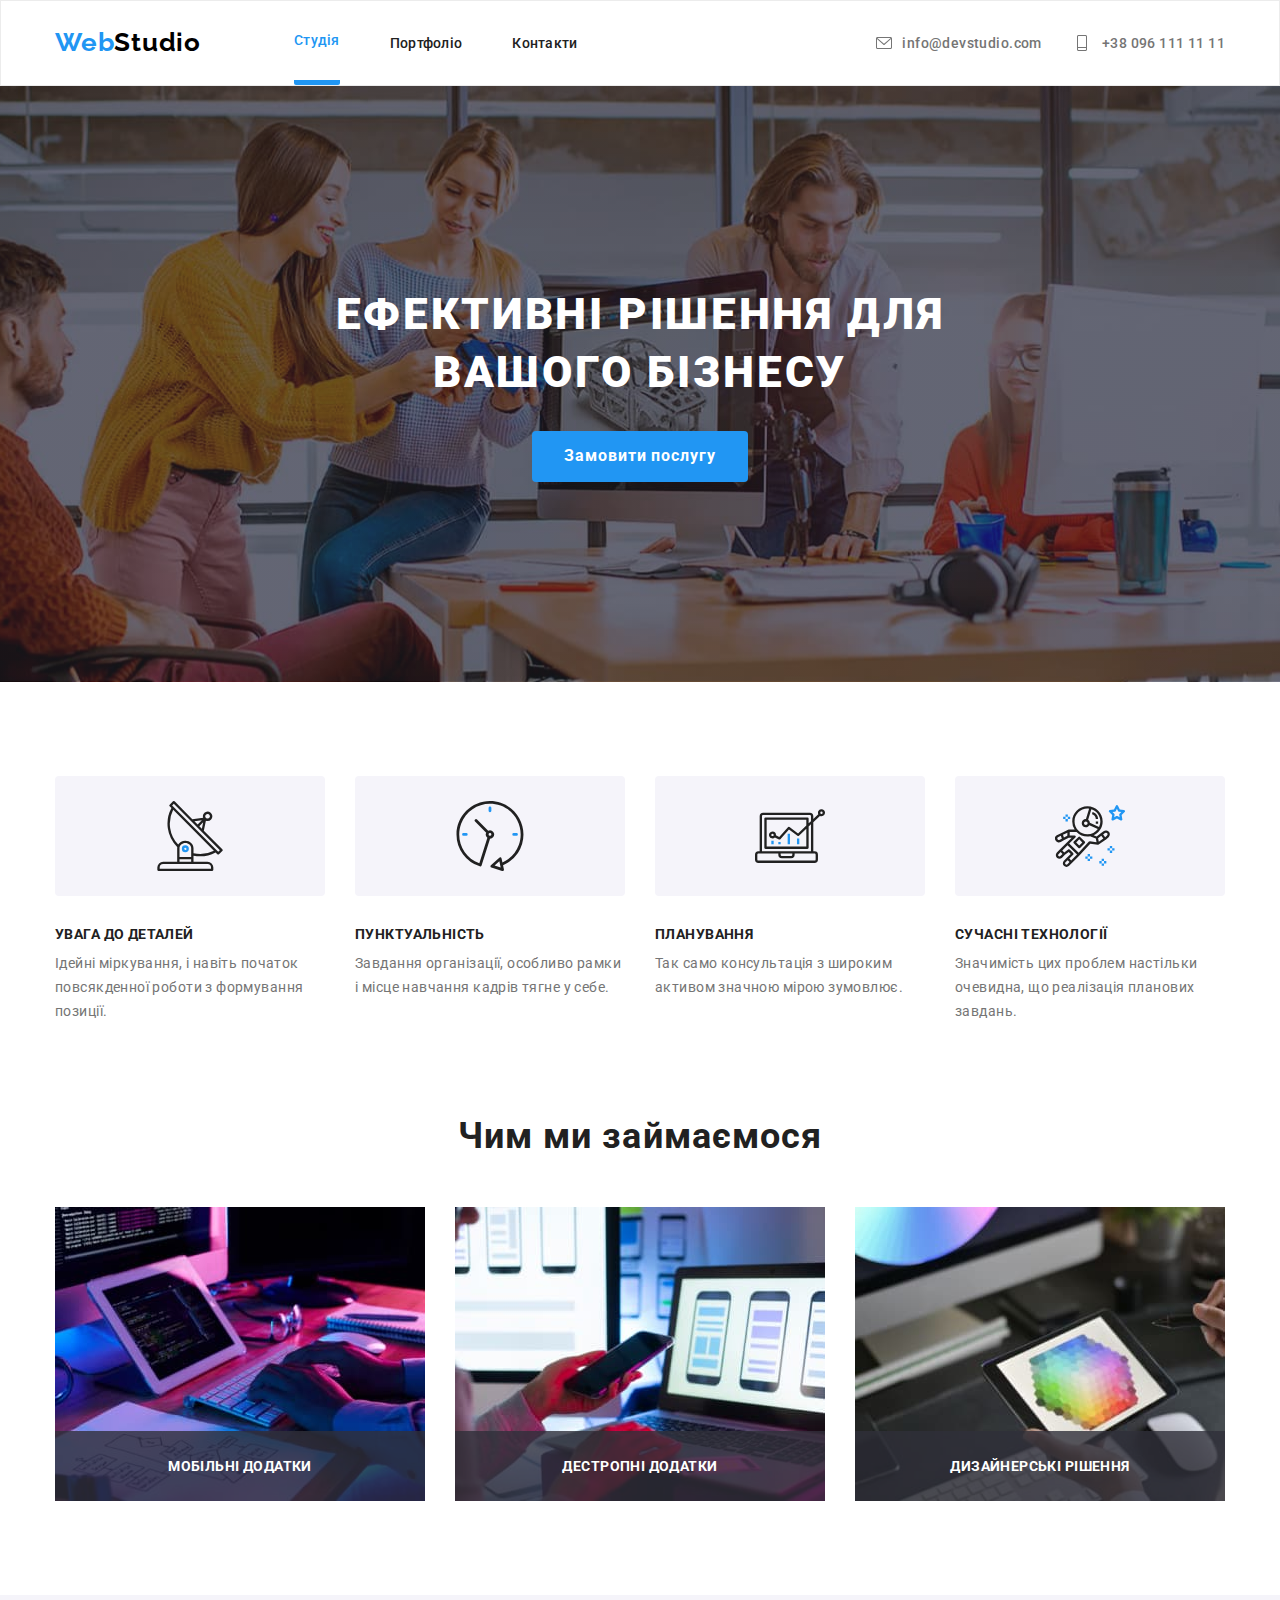
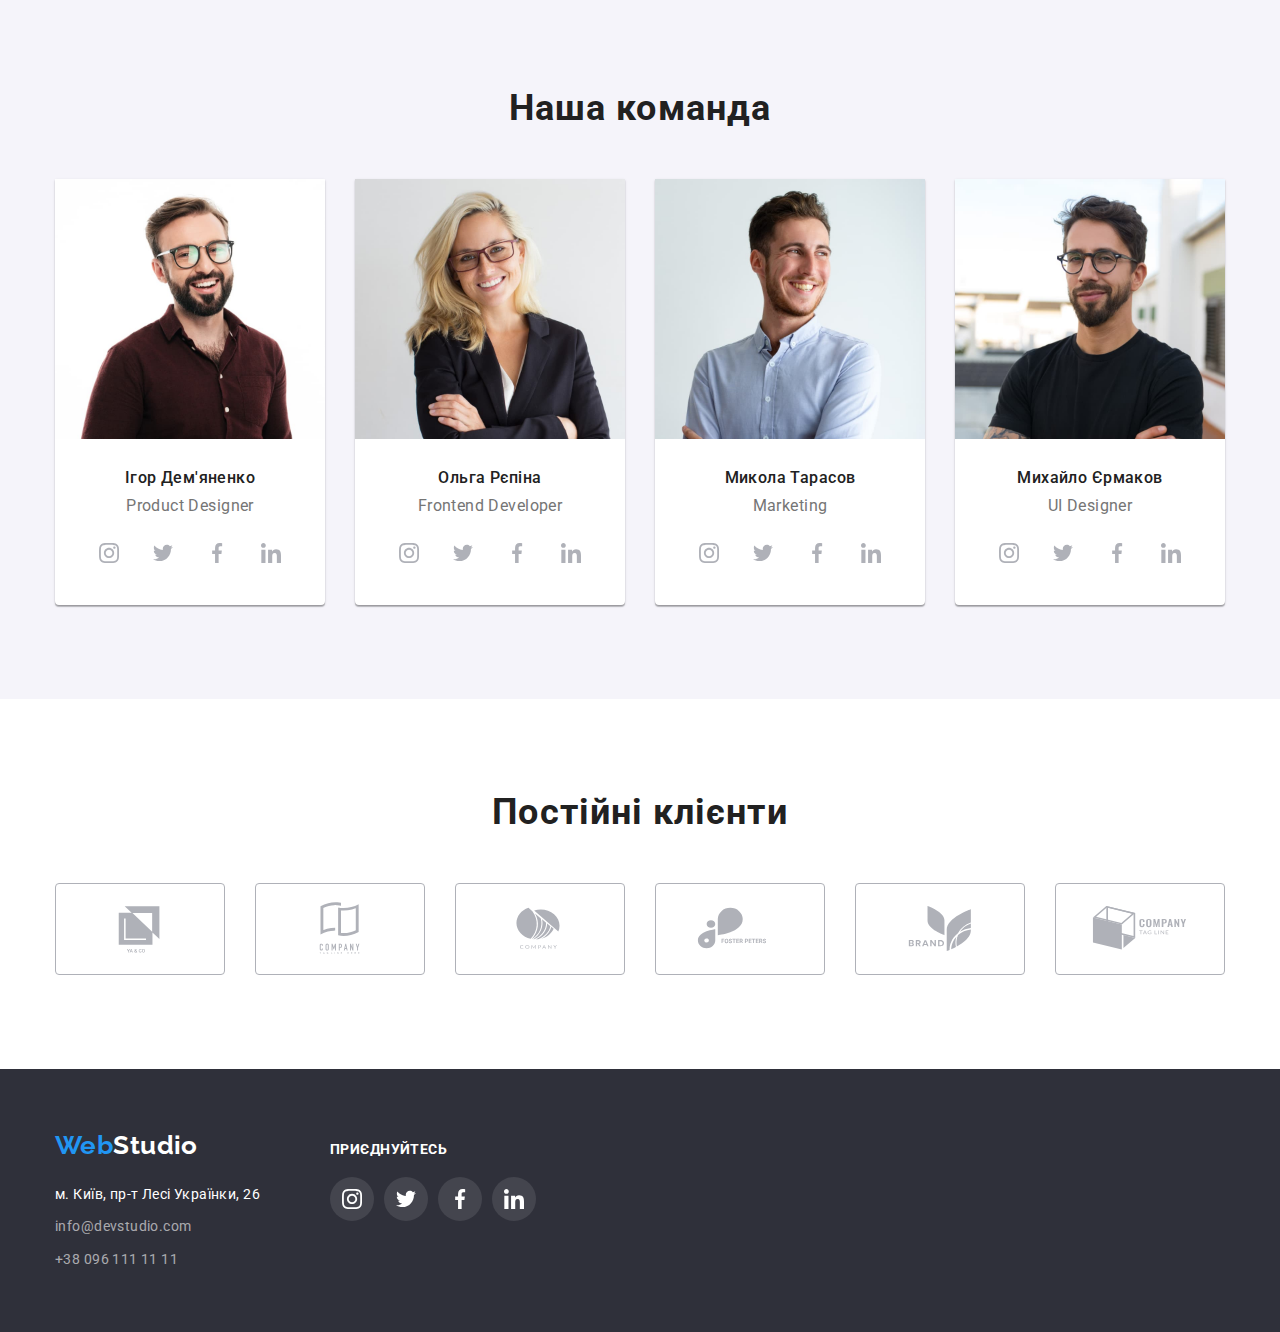
==== index.html @ 3d90013e "html css" ====
<!DOCTYPE html>
<html lang="en">
<head>
	<meta charset="UTF-8">
	<meta http-equiv="X-UA-Compatible" content="IE=edge">
	<meta name="viewport" content="width=device-width, initial-scale=1.0">
	<title>WebStudio</title>

	<link rel="preconnect" href="https://fonts.googleapis.com">
   <link rel="preconnect" href="https://fonts.gstatic.com" crossorigin>
   <link href="https://fonts.googleapis.com/css2?family=Raleway:wght@700&family=Roboto:wght@400;500;700;900&display=swap" rel="stylesheet">

	<link rel="stylesheet" href="https://cdnjs.cloudflare.com/ajax/libs/modern-normalize/1.1.0/modern-normalize.min.css">
	<link rel="stylesheet" href="./css/styles.css">
</head>

<body>
	<header class="header">
		<div class="conteiner header-conteiner">
			<a href="index.html" class="header-logo"> <span class="logo-web">Web</span>Studio</a>
		<nav class="nav">
			<ul class="navigation-list">
				<li> <a class="header-link current" href="./index.html">Студія</a></li>
				<li> <a class="header-link" href="./portfolio.html">Портфоліо</a></li>
				<li> <a class="header-link" href="#">Контакти</a></li>
			</ul>
		</nav>
				<ul class="header-contact">
					<li>
						<a class="header-mail-tel" href="mailto:info@devstudio.com">
							<svg class="header-icon" width="16" height="16">
								<use href="./images/social-item/symbol-defs.svg#icon-mail"> </use>
							</svg>
							info@devstudio.com</a></li>
					<li>
						<a class="header-mail-tel" href="tel:+380961111111" >
							<svg class="header-icon" width="20" height="16">
								<use href="./images/social-item/symbol-defs.svg#icon-tel"> </use>
							</svg>
							+38 096 111 11 11</a></li>
				</ul>
			
		</div>
			</header>


	<main>
	<section class="hero-section">
		<div class="conteiner hero-wrapper">
		<h1 class="hero-title">Ефективні рішення для <br> вашого бізнесу</h1>
		<button type="button" class="hero-button" data-modal-open>Замовити послугу</button>
	</div>
	</section>

<section class="advantages">
	<div class="conteiner advantages-wrapper">
		<h2 class="visually-hidden">Наші переваги</h2>
<ul class="list-items">
		<li class="list-text"> 
			   <div class="div-icon">
					<svg class="icon-up" width="70" height="70">
						<use href="./images/social-item/symbol-defs.svg#icon-antenna"> </use>
						</svg>
				</div>
			<h3 class="post-title">УВАГА ДО ДЕТАЛЕЙ</h3>
	      <p class="paragraf-one">Ідейні міркування, і навіть початок повсякденної роботи з формування позиції.</p>
		</li>
		<li class="list-text"> 
			  <div class="div-icon">
				<svg class="icon-up" width="70" height="70">
				   <use href="./images/social-item/symbol-defs.svg#icon-clock"> </use>
			   </svg>
			  </div>
			<h3 class="post-title">ПУНКТУАЛЬНІСТЬ</h3>
         <p class="paragraf-one">Завдання організації, особливо рамки і місце навчання кадрів тягне у себе.</p>
	   </li>
	   <li class="list-text"> 
		   	<div class="div-icon">
					<svg class="icon-up" width="70" height="70">
						<use href="./images/social-item/symbol-defs.svg#icon-diagram"> </use>
					</svg>
				</div>
		   <h3 class="post-title">ПЛАНУВАННЯ</h3>
   	   <p class="paragraf-one">Так само консультація з широким активом значною мірою зумовлює.</p>
	   </li>
	   <li class="list-text"> 
		   	<div class="div-icon">
					   <svg class="icon-up" width="70" height="70">
						<use href="./images/social-item/symbol-defs.svg#icon-astronaut"> </use>
					</svg>
				</div>
			<h3 class="post-title">СУЧАСНІ ТЕХНОЛОГІЇ</h3>
   	   <p class="paragraf-one">Значимість цих проблем настільки очевидна, що реалізація планових завдань.</p>
      </li>
	</ul>
	</div>
</section>

<section class="field-of-activity">
	<div class="conteiner">
	<h2 class="title-secondary">Чим ми займаємося</h2>
	<ul class="img-conteiner">
	   <li><img src="./images/workone.jpg" alt="Десктопні додатки" width="370" height="294">
   	<p class="text-image text-addition">ДЕСТРОПНІ ДОДАТКИ</p></li>
		<li><img src="./images/worktwo.jpg" alt="Мобільні додатки" width="370" height="294">
   	<p class="text-image">МОБІЛЬНІ ДОДАТКИ</p></li>
		<li><img src="./images/workthree.jpg" alt="Дизайнерські рішення" width="370" height="294">
      <p class="text-image text-decision">ДИЗАЙНЕРСЬКІ РІШЕННЯ</p></li>
	</ul>
	</div>
</section>

<section class="our-team">
	<div class="conteiner">
	<h2 class="title-secondary title-padding">Наша команда</h2>
	<div class="conteiner-team">
	<ul class="list-team">
		<li class="team">
				<img src="./images/ІгорДемяненко.jpg" alt="Ігор Дем'яненко" width="270">
				 <div class="team-text">
					<h3 class="name">Ігор Дем'яненко</h3> 
				   <p class="profesion">Product Designer</p>
					<ul class="list-team-icons">
					     <li class="lilili">
						<a class="link-icon" href="https://www.instagram.com/">
							<svg class="icon" width="20" height="20">
								<use href="./images/social-item/symbol-defs.svg#icon-instagram"> </use>
							</svg>
						</a>
					</li>
					<li>
						<a class="link-icon" href="">
							<svg class="icon" width="20" height="20">
								<use href="./images/social-item/symbol-defs.svg#icon-twitter"> </use>
							</svg>
						</a>
					</li>
               <li>
						<a class="link-icon" href="">
							<svg class="icon" width="20" height="20">
								<use href="./images/social-item/symbol-defs.svg#icon-facebook"> </use>
							</svg>
						</a>
					</li>
               <li>
						<a class="link-icon" href="">
							<svg class="icon" width="20" height="20">
								<use href="./images/social-item/symbol-defs.svg#icon-linkedin"> </use>
							</svg>
						</a>
					</li>
				</ul>
				 </div>
		</li>
		
		<li class="team">
				<img src="./images/ОльгаРєпіна.jpg" alt="Ольга Рєпіна" width="270">
				<div class="team-text">
					<h3 class="name">Ольга Рєпіна</h3> 
					<p class="profesion">Frontend Developer</p>
					<ul class="list-team-icons">
						<li class="lilili">
							<a class="link-icon" href="https://www.instagram.com/">
								<svg class="icon" width="20" height="20">
									<use href="./images/social-item/symbol-defs.svg#icon-instagram"> </use>
								</svg>
							</a>
						</li>
						<li>
							<a class="link-icon" href="">
								<svg class="icon" width="20" height="20">
									<use href="./images/social-item/symbol-defs.svg#icon-twitter"> </use>
								</svg>
							</a>
						</li>
						<li>
							<a class="link-icon" href="">
								<svg class="icon" width="20" height="20">
									<use href="./images/social-item/symbol-defs.svg#icon-facebook"> </use>
								</svg>
							</a>
						</li>
						<li>
							<a class="link-icon" href="">
								<svg class="icon" width="20" height="20">
									<use href="./images/social-item/symbol-defs.svg#icon-linkedin"> </use>
								</svg>
							</a>
						</li>
					</ul>
				</div>
			
		</li>
		<li class="team">
				<img src="./images/МиколаТарасов.jpg" alt="Микола Тарасов" width="270">
				 <div class="team-text">
					<h3 class="name">Микола Тарасов</h3> 
				   <p class="profesion">Marketing</p>
					<ul class="list-team-icons">
						<li class="lilili">
							<a class="link-icon" href="https://www.instagram.com/">
								<svg class="icon" width="20" height="20">
									<use href="./images/social-item/symbol-defs.svg#icon-instagram"> </use>
								</svg>
							</a>
						</li>
						<li>
							<a class="link-icon" href="">
								<svg class="icon" width="20" height="20">
									<use href="./images/social-item/symbol-defs.svg#icon-twitter"> </use>
								</svg>
							</a>
						</li>
						<li>
							<a class="link-icon" href="">
								<svg class="icon" width="20" height="20">
									<use href="./images/social-item/symbol-defs.svg#icon-facebook"> </use>
								</svg>
							</a>
						</li>
						<li>
							<a class="link-icon" href="">
								<svg class="icon" width="20" height="20">
									<use href="./images/social-item/symbol-defs.svg#icon-linkedin"> </use>
								</svg>
							</a>
						</li>
					</ul>
				 </div>
		</li>
		<li class="team">
				<img src="./images/МихайлоЄрмаков.jpg" alt="Михайло Єрмаков" width="270">
				 <div class="team-text">
					<h3 class="name">Михайло Єрмаков</h3>  
				   <p class="profesion">UI Designer</p>
					<ul class="list-team-icons">
						<li class="lilili">
							<a class="link-icon" href="https://www.instagram.com/">
								<svg class="icon" width="20" height="20">
									<use href="./images/social-item/symbol-defs.svg#icon-instagram"> </use>
								</svg>
							</a>
						</li>
						<li>
							<a class="link-icon" href="">
								<svg class="icon" width="20" height="20">
									<use href="./images/social-item/symbol-defs.svg#icon-twitter"> </use>
								</svg>
							</a>
						</li>
						<li>
							<a class="link-icon" href="">
								<svg class="icon" width="20" height="20">
									<use href="./images/social-item/symbol-defs.svg#icon-facebook"> </use>
								</svg>
							</a>
						</li>
						<li>
							<a class="link-icon" href="">
								<svg class="icon" width="20" height="20">
									<use href="./images/social-item/symbol-defs.svg#icon-linkedin"> </use>
								</svg>
							</a>
						</li>
					</ul>
				 </div>
			
		</li>
	</ul>
</div>
</div>
</section>

<section class="client">
	<h2 class="title-secondary title-padding">Постійні клієнти</h2>
	<ul class="client-list">
		<li class="client-company">
			<a class="link-client" href="">
				<svg class="icon-company" width="106" height="60">
					<use href="./images/social-item/symbol-defs.svg#icon-company-1"> </use>
				</svg>
			</a>
		</li>
		<li class="client-company">
			<a class="link-client" href="">
				<svg class="icon-company" width="106" height="60">
					<use href="./images/social-item/symbol-defs.svg#icon-company-2"> </use>
				</svg>
			</a>
		</li>
		<li class="client-company">
			<a class="link-client" href="">
				<svg class="icon-company" width="106" height="60">
					<use href="./images/social-item/symbol-defs.svg#icon-company-3"> </use>
				</svg>
			</a>
		</li>
		<li class="client-company">
			<a class="link-client" href="">
				<svg class="icon-company" width="106" height="60">
					<use href="./images/social-item/symbol-defs.svg#icon-company-4"> </use>
				</svg>
			</a>
		</li>
		<li class="client-company">
			<a class="link-client" href="">
				<svg class="icon-company" width="106" height="60">
					<use href="./images/social-item/symbol-defs.svg#icon-company-5"> </use>
				</svg>
			</a>
		</li>
		<li class="client-company">
			<a class="link-client" href="">
				<svg class="icon-company" width="106" height="60">
					<use href="./images/social-item/symbol-defs.svg#icon-company-6"> </use>
				</svg>
			</a>
		</li>
		
	</ul>
</section>


	</main>

	<footer class="footer">

		<div class="conteiner footer-wrapper">
			<address>
			<div class="footer-logo">
				<a class="footer-logo" href="index.html"> 
					<span class="footer-web">Web</span>Studio
				</a>
			</div>
			
			<ul>
			<li class="footer-location"> 
				<a class="footer-location" href="https://goo.gl/maps/KPhSYEdFBXfdf23w7" target="«_blank»" rel="«noopener»">м. Київ, пр-т
					Лесі Українки, 26 </a>
			</li>
			<li class="footer-contact footer-mail">
				<a class="footer-contact" href="mailto:info@devstudio.com">info@devstudio.com</a>
			</li>
			<li class="footer-contact">
				<a class="footer-contact" href="tel:+380961111111">+38 096 111 11 11</a>
			</li>
		 </ul>
	</address>


   <div class="footer-conteiner">
		<p class="text-footer">Приєднуйтесь</p>
	<ul class="list-team-icons-footer">
		<li>
			<a class="link-icon-footer" href="https://www.instagram.com/">
				<svg class="icon-footer" width="20" height="20">
					<use href="./images/social-item/symbol-defs.svg#icon-instagram"> </use>
				</svg>
			</a>
		</li>
		<li>
			<a class="link-icon-footer" href="">
				<svg class="icon-footer" width="20" height="20">
					<use href="./images/social-item/symbol-defs.svg#icon-twitter"> </use>
				</svg>
			</a>
		</li>
		<li>
			<a class="link-icon-footer" href="">
				<svg class="icon-footer" width="20" height="20">
					<use href="./images/social-item/symbol-defs.svg#icon-facebook"> </use>
				</svg>
			</a>
		</li>
		<li>
			<a class="link-icon-footer" href="">
				<svg class="icon-footer" width="20" height="20">
					<use href="./images/social-item/symbol-defs.svg#icon-linkedin"> </use>
				</svg>
			</a>
		</li>
	</ul>
	</div>
</div>
	</footer>

	<div class="backdrop is-hidden" data-modal>
		<div class="modal">
         <button class="modal-button" type="button" data-modal-close>
            <svg class="" width="20" height="20">
					<use href="./images/social-item/symbol-defs.svg#close"> </use>
				</svg>
			</button>
		</div>
	</div>

	<script src="./js/modal.js" type="module"></script>


	
</body>
</html>
---- css/styles.css ----
:root{
	--color-brand: #2196F3;
	--color-background: #F5F5F5;
	--color-background-brand: #2F303A;
	--color-background-header: #ECECEC;
	--color-primary: #212121;
	--color-secondary: #757575; 
   --color-action: #2196F3;
	--color-white: #ffffff;
	--color-black: #000000;
	--color-button: #F5F4FA;
	--color-footer-contact: rgba(255, 255, 255, 0.6);
	--transition-duration: 250ms;
	--transition-time-func: linear;
}

body{
	font-size: 14px;
	letter-spacing: 0.03em;
	color: var(--color-primary);
   font-family: 'Roboto', sans-serif;
}


ul { 
   list-style: none;
	padding:0px;
	margin: 0px; 
}

img{
	display: block;
	max-width: 100%;
	height: auto;
}
h1,
h2,
h3,
h4{
	margin: 0;
}

p{
	margin: 0;
}

.conteiner{
	width: 1200px;
	padding: 0 15px;
	margin: 0 auto;
}


/*-----------------------------------*/
/* ------------HEADER-------------- */
/*-----------------------------------*/
.header{
	border: 1px solid rgba(236, 236, 236, 1)	;
}

.header-conteiner{
	display: flex;
   align-items: center;
}

.navigation-list{
	display: flex;
	gap: 50px;
	align-items: center;
}

.header-logo{
	font-weight: 700;
	font-size: 26px;
	line-height: 1.3;
	letter-spacing: 0.03em;
	margin-right: 93px;
	padding-top: 24px;
	padding-bottom: 25px;

	color: var(--color-black);
	text-decoration: none;
	font-family: 'Raleway', sans-serif;
}

.nav{
	margin-right: auto;
}

.logo-web{
	color: var(--color-brand);
}

.header-link{
	font-weight: 500;
	line-height: 1.1;
	letter-spacing: 0.02em;
	padding-top: 32px;
	padding-bottom: 32px;


	color: var(--color-primary);

   text-decoration: none;
	display: block;

	transition: color var(--transition-duration) var(--transition-time-func);
}

.header-link:hover,
.header-link:focus{
	color: var(--color-brand);
}

.header-link.current{
	color: var(--color-brand);
   border-bottom: solid 5px;
	border-radius: 2px;
}

.contact-conteiner{
	display: flex;
	gap: 50px;
}

.header-contact{
	display: flex;
	gap: 30px;
}

.header-icon{
	fill: #757575;
	transition: fill var(--transition-duration) var(--transition-time-func);
}

.header-mail-tel{
	font-weight: 500;
	line-height: 1.3;
	color: var(--color-secondary);
	text-decoration: none;
	padding-top: 32px;
	padding-bottom: 32px;
	display:flex;
   align-items:center;
	gap: 10px;
	
	transition: color var(--transition-duration) var(--transition-time-func);
}

.header-mail-tel:hover,
.header-mail-tel:focus{
	color: var(--color-brand);
}

.header-mail-tel:hover > .header-icon,
.header-mail-tel:focus > .header-icon{
	fill: var(--color-brand);
}


/*-----------------------------------*/
/* --------------MAIN----------------*/
/*-----------------------------------*/


/*-----------------------------------*/
/* -------------ГЕРОЙ--------------- */
/*-----------------------------------*/
.hero-section{
	background-color: var(--color-background-brand);
	background-image: linear-gradient( rgba(47, 48, 58, 0.4), rgba(47, 48, 58, 0.4) ), url(../images/back-img.jpg);
	padding-top: 200px;
	padding-bottom: 200px;
	background-position: center;
	max-width: 1600px;
	margin-left: auto;
	margin-right: auto;
	
}


.hero-title{
	font-weight: 900;
	font-size: 44px;
	line-height: 1.3;
	letter-spacing: 0.06em;
	padding-bottom: 30px;

	color: var(--color-white);

	text-align: center;
	text-transform: uppercase;
}

.hero-button{
	font-weight: 700;
	font-size: 16px;
	line-height: 1.8;
	letter-spacing: 0.06em;
	border-radius: 4px;
	padding: 11px 32px;

	color: var(--color-white);
	background-color: var(--color-action);

	cursor: pointer;
	border: none;	
	font-family: inherit;
	margin: 0 auto;
	display: block;

	transition: background-color var(--transition-duration) var(--transition-time-func);
}

.hero-button:hover,
.hero-button:focus{
	background-color: #188CE8;
}

/*-----------------------------------*/
/* ----------НАШІ ПЕРЕВАГИ---------- */
/*-----------------------------------*/

.advantages{
	padding: 94px 0px;
}


.list-items{
	display: flex;
	gap: 30px;
}



.post-title {
	font-weight: 700;
	line-height: 1.17;
	margin-bottom: 10px;
	font-size: 14px;
}

.paragraf-one{
	font-weight: 400;
	line-height: 1.7;
	color: var(--color-secondary);
}

.list-text{
	width: 270px;
}

.div-icon{
	background: #F5F4FA;
   border-radius: 4px;
	margin-bottom: 30px;
	width: 270px;
	height: 120px;
	display: flex;
	align-items: center;
	justify-content: center;
}

/*-----------------------------------*/
/* --------Чим ми займаємося-------- */
/*-----------------------------------*/

.field-of-activity{
	padding-bottom: 94px;
}

.img-conteiner{
	position: relative;
	display: flex;
	gap: 30px;
}

.title-secondary{
	font-weight: 700;
	font-size: 36px;
	line-height: 1.1;
	padding-bottom: 50px;
	letter-spacing: 0.03em;
	text-align: center;
}

.text-image{
	font-weight: 700;
	font-size: 14px;
	line-height: 16px;
	text-align: center;
	letter-spacing: 0.03em;
	text-transform: uppercase;
	padding: 27px 0;
	
	color: var(--color-white);
	background: rgba(47, 48, 58, 0.8);
	height: 70px;
	width: 370px;


	position: absolute;
	left: 0;
	top:224px;
}

.text-addition{
	left: 400px;
}
.text-decision{
	left: 800px;
}

/*-----------------------------------*/
/* -------------TEAM---------------- */
/*-----------------------------------*/

.our-team{
	background-color: var(--color-button);
	min-height: 648px;
	padding-top: 94px;
	padding-bottom: 94px;
}

.list-team{
   display: flex;
   gap: 30px;
}

.team{
	background-color: var(--color-white);
	box-shadow: 0px 1px 3px rgba(0, 0, 0, 0.12), 0px 1px 1px rgba(0, 0, 0, 0.14), 0px 2px 1px rgba(0, 0, 0, 0.2);
   border-radius: 0px 0px 4px 4px;
	text-align: center;
	width: 270px;
	margin: 0 auto;
}

.name{
	font-weight: 500;
	font-size: 16px;
	line-height: 1.1;
	padding-bottom: 10px;
}

.profesion{
	font-weight: 400;
	font-size: 16px;
	line-height: 1.2;
	color: var(--color-secondary);
	padding-bottom: 16px;
}

.team-text{
	padding-top: 30px;
	padding-bottom: 30px;
}



.list-team-icons{
	display: flex;
	gap: 10px;
	justify-content: center;
}

.icon{
	fill: #AFB1B8;
}

.link-icon{
	width: 44px;
	height: 44px;
	border-radius: 50%;
	background-color: var(--color-white);
	display: flex;
	align-items: center;
	justify-content: center;

	transition: background-color var(--transition-duration) var(--transition-time-func);
}

.link-icon:hover,
.link-icon:focus{
	width: 44px;
	height: 44px;
	border-radius: 50%;
	background-color: var(--color-action);
	display: flex;
}


.link-icon:hover > .icon,
.link-icon:focus > .icon{
	fill: var(--color-white);
}



/*-----------------------------------*/
/* -------------CLIENT---------------- */
/*-----------------------------------*/
.client{
	padding-bottom: 94px;
	padding-top: 94px;
}

.client-list{
	display: flex;
	gap: 30px;
	justify-content: center;
}

.client-company{
	width: 170px;
	height: 92px;
	border: 1px solid #AFB1B8;
   border-radius: 4px;

	transition: border-color var(--transition-duration) var(--transition-time-func);
}

.client-company:hover,
.client-company:focus{
	border-color: var(--color-action);
}

.link-client{
	width: 100%;
	height: 100%;
	display: flex;
	align-items: center;
	justify-content: center;
}

.icon-company{
	fill: rgba(175, 177, 184, 1);
	transition: fill var(--transition-duration) var(--transition-time-func);
}

.link-client:hover > .icon-company,
.link-client:focus > .icon-company{
	fill: var(--color-action);
}

/*-----------------------------------*/
/*------------PORTFOLIO--------------*/
/*-----------------------------------*/

.navigation-portfolio{
	display: flex;
	gap: 8px;
	justify-content: center;
}

.comunication-button{
	padding-top: 94px;
   padding-bottom: 50px;
}

.filter-bottons{
	font-weight: 500;
	font-size: 16px;
	line-height: 1.6;
	letter-spacing: 0.03em;
	padding: 6px 22px;
	border-radius: 4px;

	background-color: var(--color-button);
	font-family: inherit;
	font-family: 'Roboto', sans-serif;
	cursor: pointer;
	border: none;

	transition: background-color var(--transition-duration) var(--transition-time-func),
	color var(--transition-duration) var(--transition-time-func);
}

.filter-bottons:hover,
.filter-bottons:focus{
	background-color: var(--color-brand);
	color: var(--color-white);
	box-shadow: 0px 3px 1px rgba(0, 0, 0, 0.1), 0px 1px 2px rgba(0, 0, 0, 0.08), 0px 2px 2px rgba(0, 0, 0, 0.12);
   border-radius: 4px;
}

.filter-bottons.current{
	background-color: var(--color-brand);
	color: var(--color-white);
}

.list-port{
	display: flex;
	flex-wrap: wrap;
	gap: 30px;
	padding-bottom: 94px;
}

.portfolio{
	width: 370px;
}

.link-portfolio{
	display: block;
	text-decoration: none;

	transition: border var(--transition-duration) var(--transition-time-func);
}

.portfolio:hover,
.portfolio:focus{
	box-shadow: 0px 1px 1px rgba(0, 0, 0, 0.12), 0px 4px 4px rgba(0, 0, 0, 0.06), 1px 4px 6px rgba(0, 0, 0, 0.16);
}

.title-projeck{
	border: 1px solid #EEEEEE;
	border-top: none;
	padding: 20px 24px;
}
.title{
	font-weight: 700;
	font-size: 18px;
	line-height: 2;
	letter-spacing: 0.06em;
	color: var(--color-primary);
}

.title-secondary-two{
	font-weight: 400;
   font-size: 16px;
   line-height: 1.8;
	color: var(--color-secondary);
}

.box {
	position: relative;
	overflow: hidden;
 }
 
 .box:hover .text-animation  {
	transform: translatey(0);
 }
 
 .text-animation {
	font-weight: 400;
   font-size: 18px;
   line-height: 1.5;
   letter-spacing: 0.03em;

	padding: 63px 24px;
	
	color: var(--color-white);
	background: rgba(33, 150, 243, 0.9);;
	height: 295px;
	width: 370px;


	position: absolute;
	left: 0;
	top: 0;

	transform: translatey(100%);
	transition: transform 250ms ease;
 }




/*-----------------------------------*/
/* ------------FOOTER--------------- */
/*-----------------------------------*/

.footer{
	letter-spacing: 0.03em;
	background-color: var(--color-background-brand);
	padding: 60px 0px;
}

.footer-wrapper{
	display: flex;
	gap: 70px;
	align-items: baseline;
}


.footer-logo{
	font-weight: 700;
	font-size: 26px;
	line-height: 1.3;
	margin-bottom: 20px;

	color: var(--color-white);

	font-family: 'Raleway', sans-serif;
	text-decoration: none;
	font-style: normal;
}

.text-footer{
	font-weight: 700;
   font-size: 14px;
   line-height: 16px;
   letter-spacing: 0.03em;
   text-transform: uppercase;
   color: var(--color-white);
	margin-bottom: 20px;
}

.footer-web{
	color: var(--color-brand);
}

.footer-location{
	font-weight: 400;
	line-height: 1.7;
	margin-bottom: 9px;
	color: var(--color-white);
	

	text-decoration: none;
	font-style: normal;

}

.footer-mail{
	margin-bottom: 9px;
}

.footer-contact{
	font-weight: 400;
	line-height: 1.7;
	color: var(--color-footer-contact);
	text-decoration: none;
	font-style: normal;

	transition: color var(--transition-duration) var(--transition-time-func);
}

.footer-contact:hover,
.footer-contact:focus{
	color: var(--color-brand);
}


.list-team-icons-footer{
	display: flex;
	gap: 10px;
}

.icon-footer{
	fill: var(--color-white);
}

.link-icon-footer{
	width: 44px;
	height: 44px;
	border-radius: 50%;
	background-color: rgba(255, 255, 255, 0.1);
	display: flex;
	align-items: center;
	justify-content: center;

	transition: background-color var(--transition-duration) var(--transition-time-func);
}

.link-icon-footer:hover,
.link-icon-footer:focus{
	width: 44px;
	height: 44px;
	border-radius: 50%;
	background-color: var(--color-action);
	display: flex;
}


/*-----------------------------------*/
/* ------------HIDDEN--------------- */
/*-----------------------------------*/

.visually-hidden {
	position: absolute;
	 white-space: nowrap;
	 width: 1px;
	 height: 1px;
	 overflow: hidden;
	 border: 0;
	 padding: 0;
	 clip: rect(0 0 0 0);
	 clip-path: inset(50%);
	 margin: -1px;
  }

/*-----------------------------------*/
/* ------------MODAL--------------- */
/*-----------------------------------*/

 .backdrop{
	position: fixed;
	
	width: 100%;
	height: 100%;
	top: 0;
	left: 0;
	opacity: 1;
	
	background-color: rgba(0, 0, 0, 0.2);
	visibility: visible;

	transition: visibility var(--transition-duration) var(--transition-time-func), opacity var(--transition-duration) var(--transition-time-func);
}

.backdrop.is-hidden{
	opacity: 0;
	visibility: hidden;
	pointer-events: none;
}

.backdrop.is-hidden .modal{
	transform: translate(-50%, -50%) scale(0.6);
}

.modal{
	position: absolute;
	
	width: 528px;
	min-height: 581px;
	left: 50%;
   top: 50%;
	
	background-color: #fff;
	
	transform: translate(-50%, -50%);
	transition: transform var(--transition-duration) var(--color-footer-contact);
	
	box-shadow: 0px 1px 3px rgba(0, 0, 0, 0.12), 0px 1px 1px rgba(0, 0, 0, 0.14), 0px 2px 1px rgba(0, 0, 0, 0.2);
	border-radius: 4px;
}

.modal-button{
	position: absolute;
	top: 8px;
	right: 8px;

	display: flex;
	align-items: center;
	justify-content: center;

	width: 30px;
   height: 30px;
	padding: 0;

	background-color: var(--color-white);
	border:  1px solid rgba(0, 0, 0, 0.1);
	border-radius: 50%;

	cursor: pointer;
}
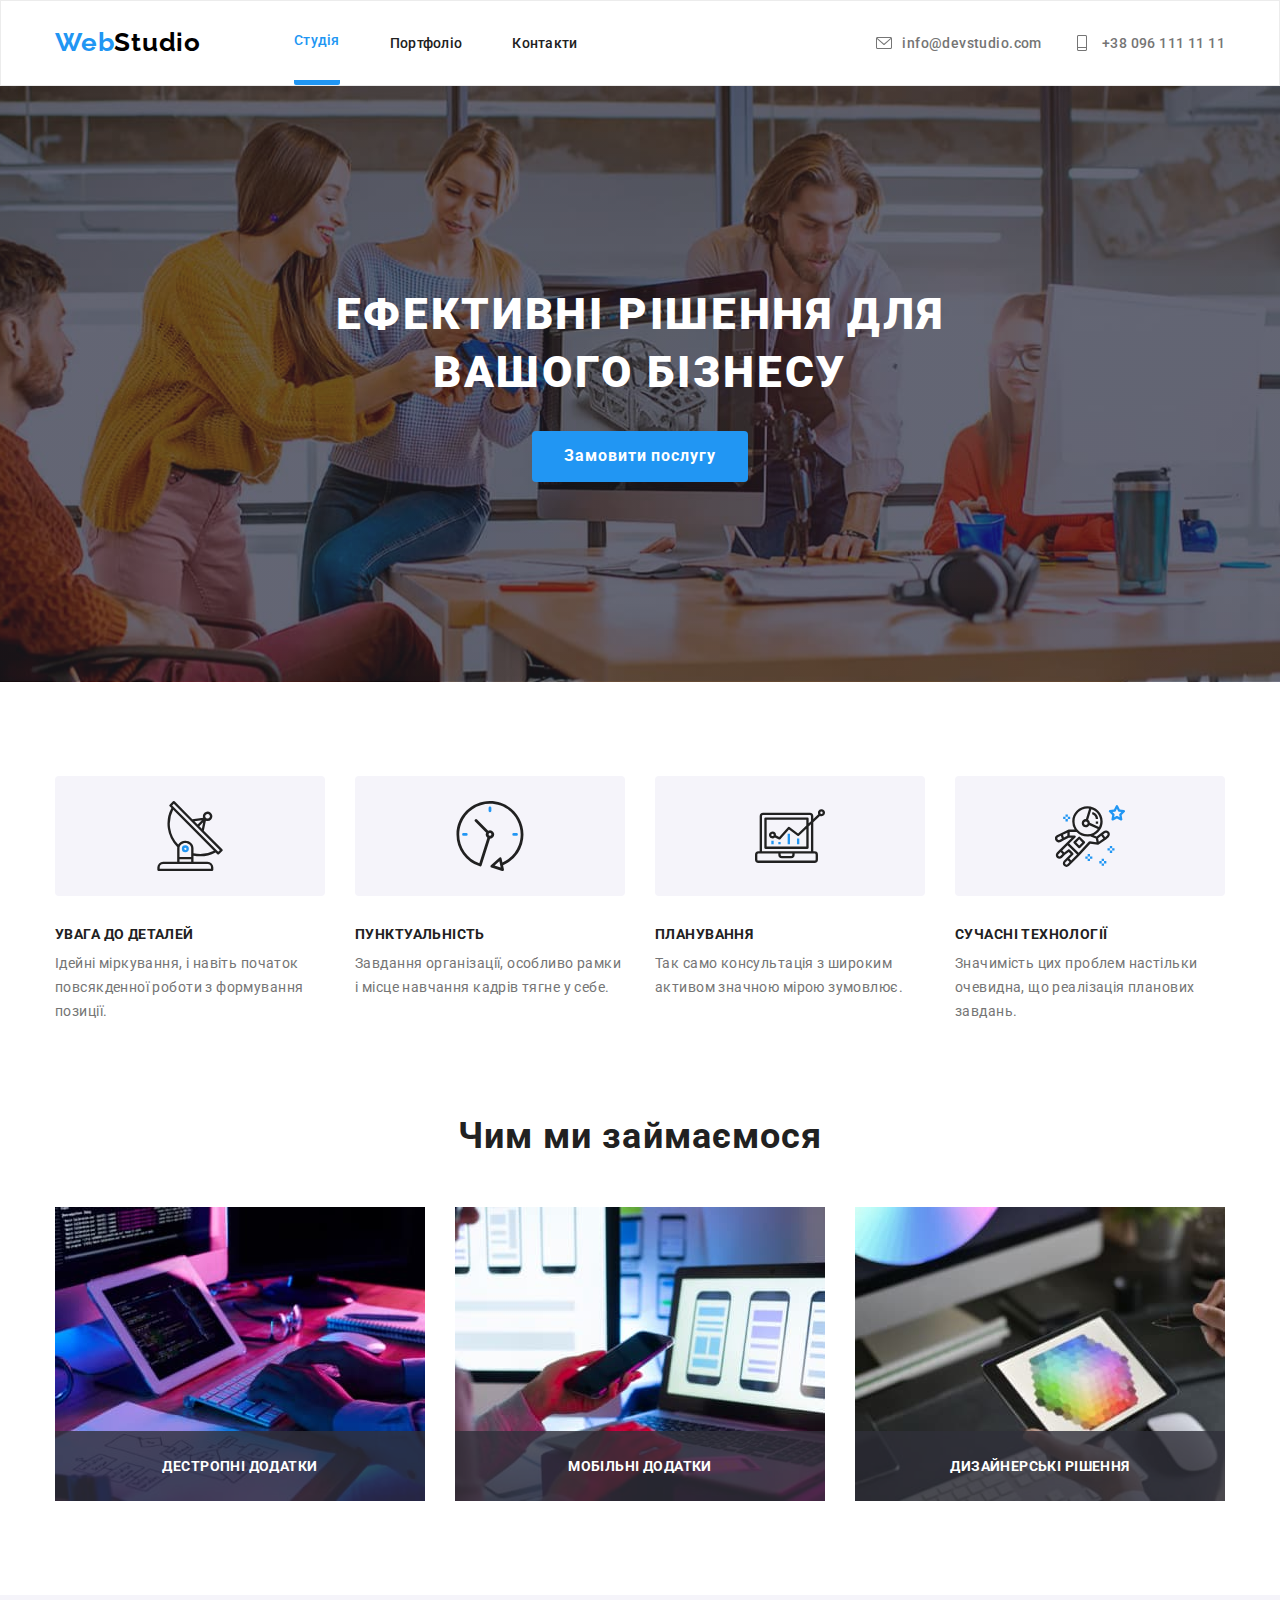
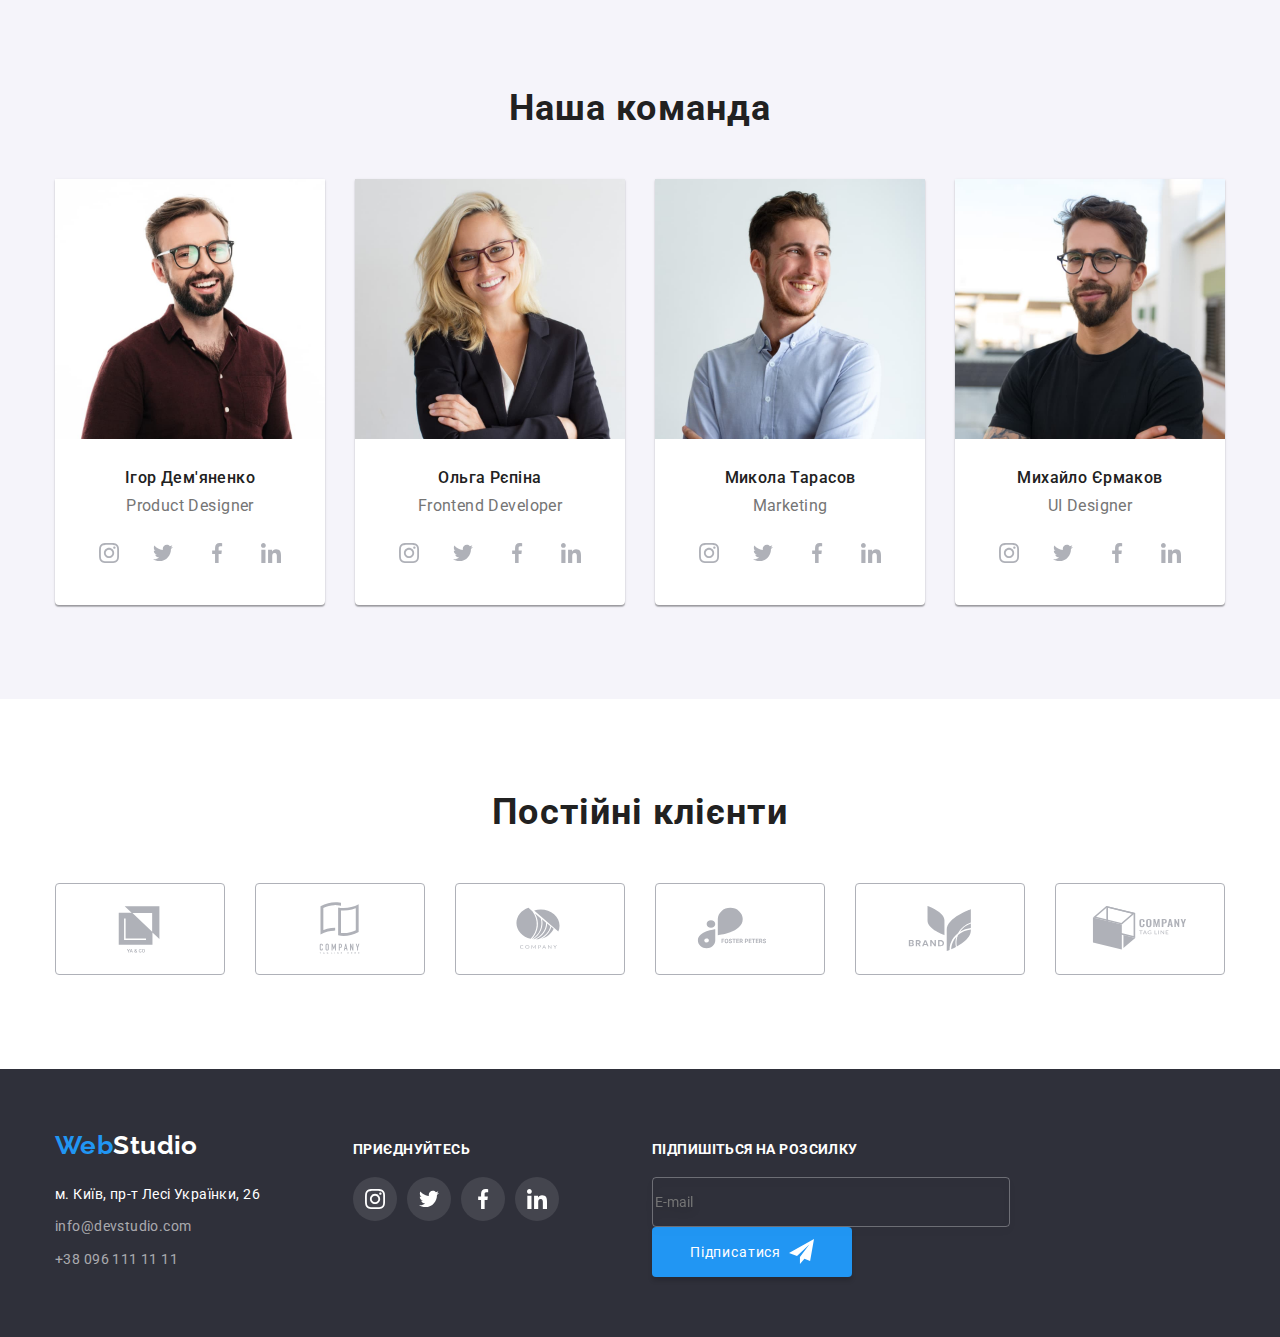
==== commit 0ff5fb56: "refresh" ====
--- a/index.html
+++ b/index.html
@@ -11,7 +11,7 @@
    <link href="https://fonts.googleapis.com/css2?family=Raleway:wght@700&family=Roboto:wght@400;500;700;900&display=swap" rel="stylesheet">
 
 	<link rel="stylesheet" href="https://cdnjs.cloudflare.com/ajax/libs/modern-normalize/1.1.0/modern-normalize.min.css">
-	<link rel="stylesheet" href="./css/styles.css">
+	<link rel="stylesheet" href="./css/styles6.css">
 </head>
 
 <body>
@@ -100,11 +100,11 @@
 	<div class="conteiner">
 	<h2 class="title-secondary">Чим ми займаємося</h2>
 	<ul class="img-conteiner">
-	   <li><img src="./images/workone.jpg" alt="Десктопні додатки" width="370" height="294">
+	   <li class="image-list"><img src="./images/workone.jpg" alt="Десктопні додатки" width="370" height="294">
    	<p class="text-image text-addition">ДЕСТРОПНІ ДОДАТКИ</p></li>
-		<li><img src="./images/worktwo.jpg" alt="Мобільні додатки" width="370" height="294">
+		<li class="image-list"><img src="./images/worktwo.jpg" alt="Мобільні додатки" width="370" height="294">
    	<p class="text-image">МОБІЛЬНІ ДОДАТКИ</p></li>
-		<li><img src="./images/workthree.jpg" alt="Дизайнерські рішення" width="370" height="294">
+		<li class="image-list"><img src="./images/workthree.jpg" alt="Дизайнерські рішення" width="370" height="294">
       <p class="text-image text-decision">ДИЗАЙНЕРСЬКІ РІШЕННЯ</p></li>
 	</ul>
 	</div>
@@ -347,50 +347,106 @@
 		 </ul>
 	</address>
 
-
-   <div class="footer-conteiner">
-		<p class="text-footer">Приєднуйтесь</p>
-	<ul class="list-team-icons-footer">
-		<li>
-			<a class="link-icon-footer" href="https://www.instagram.com/">
-				<svg class="icon-footer" width="20" height="20">
-					<use href="./images/social-item/symbol-defs.svg#icon-instagram"> </use>
-				</svg>
-			</a>
-		</li>
-		<li>
-			<a class="link-icon-footer" href="">
-				<svg class="icon-footer" width="20" height="20">
-					<use href="./images/social-item/symbol-defs.svg#icon-twitter"> </use>
-				</svg>
-			</a>
-		</li>
-		<li>
-			<a class="link-icon-footer" href="">
-				<svg class="icon-footer" width="20" height="20">
-					<use href="./images/social-item/symbol-defs.svg#icon-facebook"> </use>
-				</svg>
-			</a>
-		</li>
-		<li>
-			<a class="link-icon-footer" href="">
-				<svg class="icon-footer" width="20" height="20">
-					<use href="./images/social-item/symbol-defs.svg#icon-linkedin"> </use>
-				</svg>
-			</a>
-		</li>
-	</ul>
+		<div class="footer-conteiner">
+			<p class="text-footer">Приєднуйтесь</p>
+		<ul class="list-team-icons-footer">
+			<li>
+				<a class="link-icon-footer" href="https://www.instagram.com/">
+					<svg class="icon-footer" width="20" height="20">
+						<use href="./images/social-item/symbol-defs.svg#icon-instagram"> </use>
+					</svg>
+				</a>
+			</li>
+			<li>
+				<a class="link-icon-footer" href="">
+					<svg class="icon-footer" width="20" height="20">
+						<use href="./images/social-item/symbol-defs.svg#icon-twitter"> </use>
+					</svg>
+				</a>
+			</li>
+			<li>
+				<a class="link-icon-footer" href="">
+					<svg class="icon-footer" width="20" height="20">
+						<use href="./images/social-item/symbol-defs.svg#icon-facebook"> </use>
+					</svg>
+				</a>
+			</li>
+			<li>
+				<a class="link-icon-footer" href="">
+					<svg class="icon-footer" width="20" height="20">
+						<use href="./images/social-item/symbol-defs.svg#icon-linkedin"> </use>
+					</svg>
+				</a>
+			</li>
+		</ul>
 	</div>
+
+   <div class="footer-conteiner ">
+      <p class="text-subscription">Підпишіться на розсилку</p>
+		<form class="">
+		   <label class="">
+			   <input class="subscription-input" type="email" name="email" placeholder="E-mail">
+	   	</label>
+		   <button class="button-subscription" type="submit"> Підписатися
+		<svg class="subscription-icon" width="25" height="25">
+			<use href="./images/social-item/symbol-defs.svg#icon-send"></use>
+		</svg>
+		</button>
+	</form>
+</div>
 </div>
 	</footer>
+
+
+
 
 	<div class="backdrop is-hidden" data-modal>
 		<div class="modal">
          <button class="modal-button" type="button" data-modal-close>
-            <svg class="" width="20" height="20">
+            <svg class="" width="18" height="18">
 					<use href="./images/social-item/symbol-defs.svg#close"> </use>
 				</svg>
 			</button>
+			<strong class="modal-title">Залиште свої дані, ми вам передзвонимо</strong>
+			<form class="modal-form">
+			<label class="modal-label">
+            <span class="modal-coment">Ім'я</span>
+				<input class="modal-input" type="text">
+				<svg class="modal-icon" width="20" height="20">
+					<use href="./images/social-item/symbol-defs.svg#icon-person-modal"> </use>
+				</svg>
+			</label>
+			<label class="modal-label">
+            <span class="modal-coment">Телефон</span>
+				<input class="modal-input" type="tel">
+				<svg class="modal-icon" width="20" height="20">
+					<use href="./images/social-item/symbol-defs.svg#icon-tel-modal"> </use>
+				</svg>
+			</label>
+			<label class="modal-label">
+            <span class="modal-coment">Пошта</span>
+				<input class="modal-input" type="email">
+				<svg class="modal-icon" width="20" height="20">
+					<use href="./images/social-item/symbol-defs.svg#icon-email-modal"> </use>
+				</svg>
+			</label>
+			<label class="modal-label">
+				<span class="modal-coment">Коментар</span>
+            <textarea rows="5" placeholder="Введіть текст"></textarea>
+			</label>
+			<label class="modal-label-checkbox">
+				<input class="modal-checkbox" type="checkbox">
+				<span class="checkbox-custom">
+					<svg class="checkbox-icon" width="11" height="8">
+						<use href="./images/social-item/symbol-defs.svg#icon-NiKE"> </use>
+					</svg>
+				</span>
+				<span class="modal-span">Погоджуюся з розсилкою та приймаю
+				<a class="modal-link" href="#">Умови договору</a>
+			</span>
+			</label>
+		</form>
+		<button class="modal-button-send" type="button" data-modal-open>Відправити</button>
 		</div>
 	</div>
 
--- a/css/styles6.css
+++ b/css/styles6.css
@@ -0,0 +1,994 @@
+:root{
+	--color-brand: #2196F3;
+	--color-background: #F5F5F5;
+	--color-background-brand: #2F303A;
+	--color-background-header: #ECECEC;
+	--color-primary: #212121;
+	--color-secondary: #757575; 
+   --color-action: #2196F3;
+	--color-white: #ffffff;
+	--color-black: #000000;
+	--color-button: #F5F4FA;
+	--color-footer-contact: rgba(255, 255, 255, 0.6);
+	--transition-duration: 250ms;
+	--transition-time-func: linear;
+}
+
+body{
+	font-size: 14px;
+	letter-spacing: 0.03em;
+	color: var(--color-primary);
+   font-family: 'Roboto', sans-serif;
+}
+
+
+ul { 
+   list-style: none;
+	padding:0px;
+	margin: 0px; 
+}
+
+img{
+	display: block;
+	max-width: 100%;
+	height: auto;
+}
+h1,
+h2,
+h3,
+h4{
+	margin: 0;
+}
+
+p{
+	margin: 0;
+}
+
+.conteiner{
+	width: 1200px;
+	padding: 0 15px;
+	margin: 0 auto;
+}
+
+
+/*-----------------------------------*/
+/* ------------HEADER-------------- */
+/*-----------------------------------*/
+.header{
+	border: 1px solid rgba(236, 236, 236, 1)	;
+}
+
+.header-conteiner{
+	display: flex;
+   align-items: center;
+}
+
+.navigation-list{
+	display: flex;
+	gap: 50px;
+	align-items: center;
+}
+
+.header-logo{
+	font-weight: 700;
+	font-size: 26px;
+	line-height: 1.3;
+	letter-spacing: 0.03em;
+	margin-right: 93px;
+	padding-top: 24px;
+	padding-bottom: 25px;
+
+	color: var(--color-black);
+	text-decoration: none;
+	font-family: 'Raleway', sans-serif;
+}
+
+.nav{
+	margin-right: auto;
+}
+
+.logo-web{
+	color: var(--color-brand);
+}
+
+.header-link{
+	font-weight: 500;
+	line-height: 1.1;
+	letter-spacing: 0.02em;
+	padding-top: 32px;
+	padding-bottom: 32px;
+
+
+	color: var(--color-primary);
+
+   text-decoration: none;
+	display: block;
+
+	transition: color var(--transition-duration) var(--transition-time-func);
+}
+
+.header-link:hover,
+.header-link:focus{
+	color: var(--color-brand);
+}
+
+.header-link.current{
+	color: var(--color-brand);
+   border-bottom: solid 5px;
+	border-radius: 2px;
+}
+
+.contact-conteiner{
+	display: flex;
+	gap: 50px;
+}
+
+.header-contact{
+	display: flex;
+	gap: 30px;
+}
+
+.header-icon{
+	fill: #757575;
+	transition: fill var(--transition-duration) var(--transition-time-func);
+}
+
+.header-mail-tel{
+	font-weight: 500;
+	line-height: 1.3;
+	color: var(--color-secondary);
+	text-decoration: none;
+	padding-top: 32px;
+	padding-bottom: 32px;
+	display:flex;
+   align-items:center;
+	gap: 10px;
+	
+	transition: color var(--transition-duration) var(--transition-time-func);
+}
+
+.header-mail-tel:hover,
+.header-mail-tel:focus{
+	color: var(--color-brand);
+}
+
+.header-mail-tel:hover > .header-icon,
+.header-mail-tel:focus > .header-icon{
+	fill: var(--color-brand);
+}
+
+
+/*-----------------------------------*/
+/* --------------MAIN----------------*/
+/*-----------------------------------*/
+
+
+/*-----------------------------------*/
+/* -------------ГЕРОЙ--------------- */
+/*-----------------------------------*/
+.hero-section{
+	background-color: var(--color-background-brand);
+	background-image: linear-gradient( rgba(47, 48, 58, 0.4), rgba(47, 48, 58, 0.4) ), url(../images/back-img.jpg);
+	padding-top: 200px;
+	padding-bottom: 200px;
+	background-position: center;
+	max-width: 1600px;
+	margin-left: auto;
+	margin-right: auto;
+	
+}
+
+
+.hero-title{
+	font-weight: 900;
+	font-size: 44px;
+	line-height: 1.3;
+	letter-spacing: 0.06em;
+	padding-bottom: 30px;
+
+	color: var(--color-white);
+
+	text-align: center;
+	text-transform: uppercase;
+}
+
+.hero-button{
+	font-weight: 700;
+	font-size: 16px;
+	line-height: 1.8;
+	letter-spacing: 0.06em;
+	border-radius: 4px;
+	padding: 11px 32px;
+
+	color: var(--color-white);
+	background-color: var(--color-action);
+
+	cursor: pointer;
+	border: none;	
+	font-family: inherit;
+	margin: 0 auto;
+	display: block;
+
+	transition: background-color var(--transition-duration) var(--transition-time-func);
+}
+
+.hero-button:hover,
+.hero-button:focus{
+	background-color: #188CE8;
+}
+
+/*-----------------------------------*/
+/* ----------НАШІ ПЕРЕВАГИ---------- */
+/*-----------------------------------*/
+
+.advantages{
+	padding: 94px 0px;
+}
+
+
+.list-items{
+	display: flex;
+	gap: 30px;
+}
+
+
+
+.post-title {
+	font-weight: 700;
+	line-height: 1.17;
+	margin-bottom: 10px;
+	font-size: 14px;
+}
+
+.paragraf-one{
+	font-weight: 400;
+	line-height: 1.7;
+	color: var(--color-secondary);
+}
+
+.list-text{
+	width: 270px;
+}
+
+.div-icon{
+	background: #F5F4FA;
+   border-radius: 4px;
+	margin-bottom: 30px;
+	width: 270px;
+	height: 120px;
+	display: flex;
+	align-items: center;
+	justify-content: center;
+}
+
+/*-----------------------------------*/
+/* --------Чим ми займаємося-------- */
+/*-----------------------------------*/
+
+.field-of-activity{
+	padding-bottom: 94px;
+}
+
+.img-conteiner{
+	position: relative;
+	display: flex;
+	gap: 30px;
+}
+
+.title-secondary{
+	font-weight: 700;
+	font-size: 36px;
+	line-height: 1.1;
+	padding-bottom: 50px;
+	letter-spacing: 0.03em;
+	text-align: center;
+}
+
+.text-image{
+	font-weight: 700;
+	font-size: 14px;
+	line-height: 16px;
+	text-align: center;
+	letter-spacing: 0.03em;
+	text-transform: uppercase;
+	padding: 27px 0;
+	
+	color: var(--color-white);
+	background: rgba(47, 48, 58, 0.8);
+	height: 70px;
+	width: 100%;
+
+
+	position: absolute;
+	left: 0;
+	top:224px;
+}
+
+.image-list{
+	position: relative;
+}
+
+
+/*-----------------------------------*/
+/* -------------TEAM---------------- */
+/*-----------------------------------*/
+
+.our-team{
+	background-color: var(--color-button);
+	min-height: 648px;
+	padding-top: 94px;
+	padding-bottom: 94px;
+}
+
+.list-team{
+   display: flex;
+   gap: 30px;
+}
+
+.team{
+	background-color: var(--color-white);
+	box-shadow: 0px 1px 3px rgba(0, 0, 0, 0.12), 0px 1px 1px rgba(0, 0, 0, 0.14), 0px 2px 1px rgba(0, 0, 0, 0.2);
+   border-radius: 0px 0px 4px 4px;
+	text-align: center;
+	width: 270px;
+	margin: 0 auto;
+}
+
+.name{
+	font-weight: 500;
+	font-size: 16px;
+	line-height: 1.1;
+	padding-bottom: 10px;
+}
+
+.profesion{
+	font-weight: 400;
+	font-size: 16px;
+	line-height: 1.2;
+	color: var(--color-secondary);
+	padding-bottom: 16px;
+}
+
+.team-text{
+	padding-top: 30px;
+	padding-bottom: 30px;
+}
+
+
+
+.list-team-icons{
+	display: flex;
+	gap: 10px;
+	justify-content: center;
+}
+
+.icon{
+	fill: #AFB1B8;
+}
+
+.link-icon{
+	width: 44px;
+	height: 44px;
+	border-radius: 50%;
+	background-color: var(--color-white);
+	display: flex;
+	align-items: center;
+	justify-content: center;
+
+	transition: background-color var(--transition-duration) var(--transition-time-func), fill var(--transition-duration) var(--transition-time-func);
+}
+
+.link-icon:hover,
+.link-icon:focus{
+	width: 44px;
+	height: 44px;
+	border-radius: 50%;
+	background-color: var(--color-action);
+	display: flex;
+}
+
+
+.link-icon:hover > .icon,
+.link-icon:focus > .icon{
+	fill: var(--color-white);
+	transition: fill var(--transition-duration) var(--transition-time-func);
+}
+
+
+
+/*-----------------------------------*/
+/* -------------CLIENT---------------- */
+/*-----------------------------------*/
+.client{
+	padding-bottom: 94px;
+	padding-top: 94px;
+}
+
+.client-list{
+	display: flex;
+	gap: 30px;
+	justify-content: center;
+}
+
+.client-company{
+	width: 170px;
+	height: 92px;
+
+
+	transition: border-color var(--transition-duration) var(--transition-time-func);
+}
+
+.link-client{
+	width: 100%;
+	height: 100%;
+	display: flex;
+	align-items: center;
+	justify-content: center;
+	border: 1px solid #AFB1B8;
+	border-radius: 4px;
+}
+.link-client:hover,
+.link-client:focus{
+	border-color: var(--color-action);
+}
+
+
+.icon-company{
+	fill: rgba(175, 177, 184, 1);
+	transition: fill var(--transition-duration) var(--transition-time-func);
+}
+
+.link-client:hover > .icon-company,
+.link-client:focus > .icon-company{
+	fill: var(--color-action);
+}
+
+/*-----------------------------------*/
+/*------------PORTFOLIO--------------*/
+/*-----------------------------------*/
+
+.navigation-portfolio{
+	display: flex;
+	gap: 8px;
+	justify-content: center;
+}
+
+.comunication-button{
+	padding-top: 94px;
+   padding-bottom: 50px;
+}
+
+.filter-bottons{
+	font-weight: 500;
+	font-size: 16px;
+	line-height: 1.6;
+	letter-spacing: 0.03em;
+	padding: 6px 22px;
+	border-radius: 4px;
+
+	background-color: var(--color-button);
+	font-family: inherit;
+	font-family: 'Roboto', sans-serif;
+	cursor: pointer;
+	border: none;
+
+	transition: background-color var(--transition-duration) var(--transition-time-func),
+	color var(--transition-duration) var(--transition-time-func), 
+	box-shadow var(--transition-duration) var(--transition-time-func);
+}
+
+.filter-bottons:hover,
+.filter-bottons:focus{
+	background-color: var(--color-brand);
+	color: var(--color-white);
+	box-shadow: 0px 3px 1px rgba(0, 0, 0, 0.1), 0px 1px 2px rgba(0, 0, 0, 0.08), 0px 2px 2px rgba(0, 0, 0, 0.12);
+   border-radius: 4px;
+}
+
+.filter-bottons.current{
+	background-color: var(--color-brand);
+	color: var(--color-white);
+}
+
+.list-port{
+	display: flex;
+	flex-wrap: wrap;
+	gap: 30px;
+	padding-bottom: 94px;
+}
+
+.portfolio{
+	width: 370px;
+}
+
+.link-portfolio{
+	display: block;
+	text-decoration: none;
+	position: relative;
+	overflow: hidden;
+
+
+	transition: box-shadow var(--transition-duration) var(--transition-time-func);
+}
+
+.link-portfolio:hover,
+.link-portfolio:focus{
+	box-shadow: 0px 1px 1px rgba(0, 0, 0, 0.12), 0px 4px 4px rgba(0, 0, 0, 0.06), 1px 4px 6px rgba(0, 0, 0, 0.16);
+}
+
+.link-portfolio:hover .text-animation  {
+	transform: translatey(0);
+ }
+ 
+ .text-animation {
+	font-weight: 400;
+   font-size: 18px;
+   line-height: 1.5;
+   letter-spacing: 0.03em;
+
+	padding: 63px 24px;
+	
+	color: var(--color-white);
+	background: rgba(33, 150, 243, 0.9);;
+	height: 400px;
+	width: 370px;
+
+
+	position: absolute;
+	left: 0;
+	top: 0;
+
+	transform: translatey(100%);
+	transition: transform var(--transition-duration) ease;
+ }
+
+
+.title-projeck{
+	border: 1px solid #EEEEEE;
+	border-top: none;
+	padding: 20px 24px;
+}
+.title{
+	font-weight: 700;
+	font-size: 18px;
+	line-height: 2;
+	letter-spacing: 0.06em;
+	color: var(--color-primary);
+}
+
+.title-secondary-two{
+	font-weight: 400;
+   font-size: 16px;
+   line-height: 1.8;
+	color: var(--color-secondary);
+}
+
+/*-----------------------------------*/
+/* ------------FOOTER--------------- */
+/*-----------------------------------*/
+
+.footer{
+	letter-spacing: 0.03em;
+	background-color: var(--color-background-brand);
+	padding: 60px 0px;
+}
+
+.footer-wrapper{
+	display: flex;
+	align-items: baseline;
+	gap: 70px;
+}
+
+
+.footer-logo{
+	font-weight: 700;
+	font-size: 26px;
+	line-height: 1.3;
+	margin-bottom: 20px;
+
+	color: var(--color-white);
+
+	font-family: 'Raleway', sans-serif;
+	text-decoration: none;
+	font-style: normal;
+}
+
+.text-footer{
+	font-weight: 700;
+   font-size: 14px;
+   line-height: 16px;
+   letter-spacing: 0.03em;
+   text-transform: uppercase;
+   color: var(--color-white);
+	margin-bottom: 20px;
+	font-style: normal;
+}
+
+.footer-web{
+	color: var(--color-brand);
+}
+
+.footer-location{
+	font-weight: 400;
+	line-height: 1.7;
+	margin-bottom: 9px;
+	color: var(--color-white);
+	
+
+	text-decoration: none;
+	font-style: normal;
+
+}
+
+.footer-mail{
+	margin-bottom: 9px;
+}
+
+.footer-contact{
+	font-weight: 400;
+	line-height: 1.7;
+	color: var(--color-footer-contact);
+	text-decoration: none;
+	font-style: normal;
+
+	transition: color var(--transition-duration) var(--transition-time-func);
+}
+
+.footer-contact:hover,
+.footer-contact:focus{
+	color: var(--color-brand);
+}
+
+
+.list-team-icons-footer{
+	display: flex;
+	gap: 10px;
+}
+
+.icon-footer{
+	fill: var(--color-white);
+}
+
+.link-icon-footer{
+	width: 44px;
+	height: 44px;
+	border-radius: 50%;
+	background-color: rgba(255, 255, 255, 0.1);
+	display: flex;
+	align-items: center;
+	justify-content: center;
+
+	transition: background-color var(--transition-duration) var(--transition-time-func);
+}
+
+.link-icon-footer:hover,
+.link-icon-footer:focus{
+	width: 44px;
+	height: 44px;
+	border-radius: 50%;
+	background-color: var(--color-action);
+	display: flex;
+}
+
+
+.footer-conteiner{
+	padding-left: 23px;
+}
+
+.text-subscription{
+	font-weight: 700;
+   font-size: 14px;
+   line-height: 16px;
+	text-transform: uppercase;
+   color: var(--color-white);
+	margin-bottom: 20px;
+}
+
+.subscription-input{
+	width: 358px;
+	height: 50px;
+	margin-right: 12px;
+	border: 1px solid rgba(255, 255, 255, 0.3);
+	filter: drop-shadow(0px 4px 4px rgba(0, 0, 0, 0.15));
+	border-radius: 4px;
+	background-color: transparent;
+}
+
+
+.button-subscription{
+	width: 200px;
+	height: 50px;
+	background-color: var(--color-action);
+	border: none;
+	box-shadow: 0px 4px 4px rgba(0, 0, 0, 0.15);
+	border-radius: 4px;
+	letter-spacing: 0.06em;
+	
+	display: flex;
+	justify-content: center;
+	align-items: center;
+	text-align: center;
+	color: var(--color-white);
+   gap: 8px;
+
+
+	transition: background-color var(--transition-duration) var(--transition-time-func),
+	color var(--transition-duration) var(--transition-time-func);
+}
+
+.subscription-icon{
+	fill: var(--color-white);
+}
+
+/*-----------------------------------*/
+/* ------------HIDDEN--------------- */
+/*-----------------------------------*/
+
+.visually-hidden {
+	position: absolute;
+	 white-space: nowrap;
+	 width: 1px;
+	 height: 1px;
+	 overflow: hidden;
+	 border: 0;
+	 padding: 0;
+	 clip: rect(0 0 0 0);
+	 clip-path: inset(50%);
+	 margin: -1px;
+  }
+
+/*-----------------------------------*/
+/* ------------MODAL--------------- */
+/*-----------------------------------*/
+
+ .backdrop{
+	position: fixed;
+	
+	width: 100%;
+	height: 100%;
+	top: 0;
+	left: 0;
+	opacity: 1;
+	
+	background-color: rgba(0, 0, 0, 0.2);
+	visibility: visible;
+
+	transition: visibility var(--transition-duration) var(--transition-time-func), opacity var(--transition-duration) var(--transition-time-func);
+}
+
+.backdrop.is-hidden{
+	opacity: 0;
+	visibility: hidden;
+	pointer-events: none;
+}
+
+.backdrop.is-hidden .modal{
+	transform: translate(-50%, -50%) scale(0.6);
+}
+
+.modal{
+	position: absolute;
+	
+	width: 528px;
+	min-height: 581px;
+	left: 50%;
+   top: 50%;
+	
+	background-color: #fff;
+	
+	transform: translate(-50%, -50%);
+	transition: transform var(--transition-duration) var(--color-footer-contact);
+	
+	box-shadow: 0px 1px 3px rgba(0, 0, 0, 0.12), 0px 1px 1px rgba(0, 0, 0, 0.14), 0px 2px 1px rgba(0, 0, 0, 0.2);
+	border-radius: 4px;
+
+	padding: 40px;
+}
+
+.modal-button{
+	position: absolute;
+	top: 8px;
+	right: 8px;
+
+	display: flex;
+	align-items: center;
+	justify-content: center;
+
+	width: 30px;
+   height: 30px;
+	padding: 0;
+
+	background-color: var(--color-white);
+	border:  1px solid rgba(0, 0, 0, 0.1);
+	border-radius: 50%;
+
+	cursor: pointer;
+}
+
+
+
+.modal-title{
+	font-weight: 700;
+	font-size: 20px;
+	line-height: 1.15;
+	text-align: center;
+	
+	color: var(--color-primary);
+
+	margin-bottom: 12px;
+	display: block;
+}
+
+.modal-label{
+	position: relative;
+	display: flex;
+	flex-direction: column;
+	gap: 4px;
+}
+
+.modal-label:not(:last-child){
+	margin-bottom: 10px;
+}
+
+.modal-input{
+	min-height: 40px;
+	padding-left: 35px;
+	padding-right: 5px;
+	padding-top: 7px;
+	padding-bottom: 7px;
+
+	border: 1px solid rgba(33, 33, 33, 0.2);
+   border-radius: 4px;
+}
+
+.modal-label>textarea{
+	font-weight: 400;
+   font-size: 12px;
+   line-height: 1.1;
+   letter-spacing: 0.01em;
+
+	border: 1px solid rgba(33, 33, 33, 0.2);
+   border-radius: 4px;
+	resize: none;
+	padding: 12px 16px
+}
+
+.modal-label>textarea::placeholder{
+	font-weight: 400;
+   font-size: 12px;
+   line-height: 1.1;
+   letter-spacing: 0.01em;
+	
+
+	color: rgba(117, 117, 117, 0.5);
+}
+
+.modal-label > input:focus{
+   border-color: var(--color-action);
+	outline: 1px solid transparent;
+}
+
+.modal-label > input:focus + .modal-icon{
+	fill: var(--color-action);
+}
+
+.modal-label > textarea:focus{
+   border-color: var(--color-action);
+	outline: 1px solid transparent;
+}
+
+
+.modal-coment{
+	font-weight: 400;
+   font-size: 12px;
+   line-height: 1.1;
+   letter-spacing: 0.01em;
+
+   color: var(--color-secondary);
+}
+
+.modal-icon{
+	position: absolute;
+	top: 27px;
+	left: 12px;
+}
+
+
+
+/* CHECKBOX */
+
+.modal-checkbox{
+	position: absolute;
+	width: 1px;
+	height: 1px;
+	margin: -1px;
+	border: none;
+	padding: 0;
+	overflow: hidden;
+	clip:rect(0 0 0 0) ;
+	display: flex;
+}
+
+.modal-checkbox:checked + .checkbox-custom{
+	background-color: var(--color-action);
+	border: none;
+}
+
+.modal-checkbox:checked + .checkbox-custom > .checkbox-icon{
+   fill: var(--color-white);
+}
+
+.checkbox-custom{
+	height: 19px;
+	width: 19px;
+	border: 2px solid var(--logo-color);
+	border-radius: 4px;
+	display: flex;
+	align-items: center;
+	justify-content: center;
+	transition: background-color, border-color 250ms linear;
+	margin-right: 8px;
+}
+
+.checkbox-icon{
+	fill: transparent;
+	transition: fill 250ms linear;
+}
+
+
+.modal-link{
+	color: var(--color-action);
+	padding-left: 8px;
+}
+
+.modal-span{
+	font-weight: 400;
+   font-size: 14px;
+   line-height: 24px;
+   color: var(--color-secondary);
+	display: flex;
+	align-items: center;
+}
+
+
+.modal-label-checkbox {
+	display: flex;
+	align-items: center;
+	margin-top: 20px;
+	margin-left: 12px;
+}
+
+
+
+/* BUTTON */
+
+.modal-button-send{
+	position: absolute;
+	font-weight: 700;
+	font-size: 16px;
+	line-height: 1.8;
+	letter-spacing: 0.06em;
+	border-radius: 4px;
+	padding: 11px 32px;
+
+	color: var(--color-white);
+	background-color: var(--color-action);
+
+	
+	cursor: pointer;
+	border: none;	
+	font-family: inherit;
+	display: flex;
+	align-items: center;
+	justify-content: center;
+	margin-top: 30px;
+	transition: background-color var(--transition-duration) var(--transition-time-func);
+
+	margin-left: 124px;
+}
+
+.modal-button-send:hover,
+.modal-button-send:focus{
+	background-color: #188CE8;
+	box-shadow: 0px 4px 4px rgba(0, 0, 0, 0.15);
+}
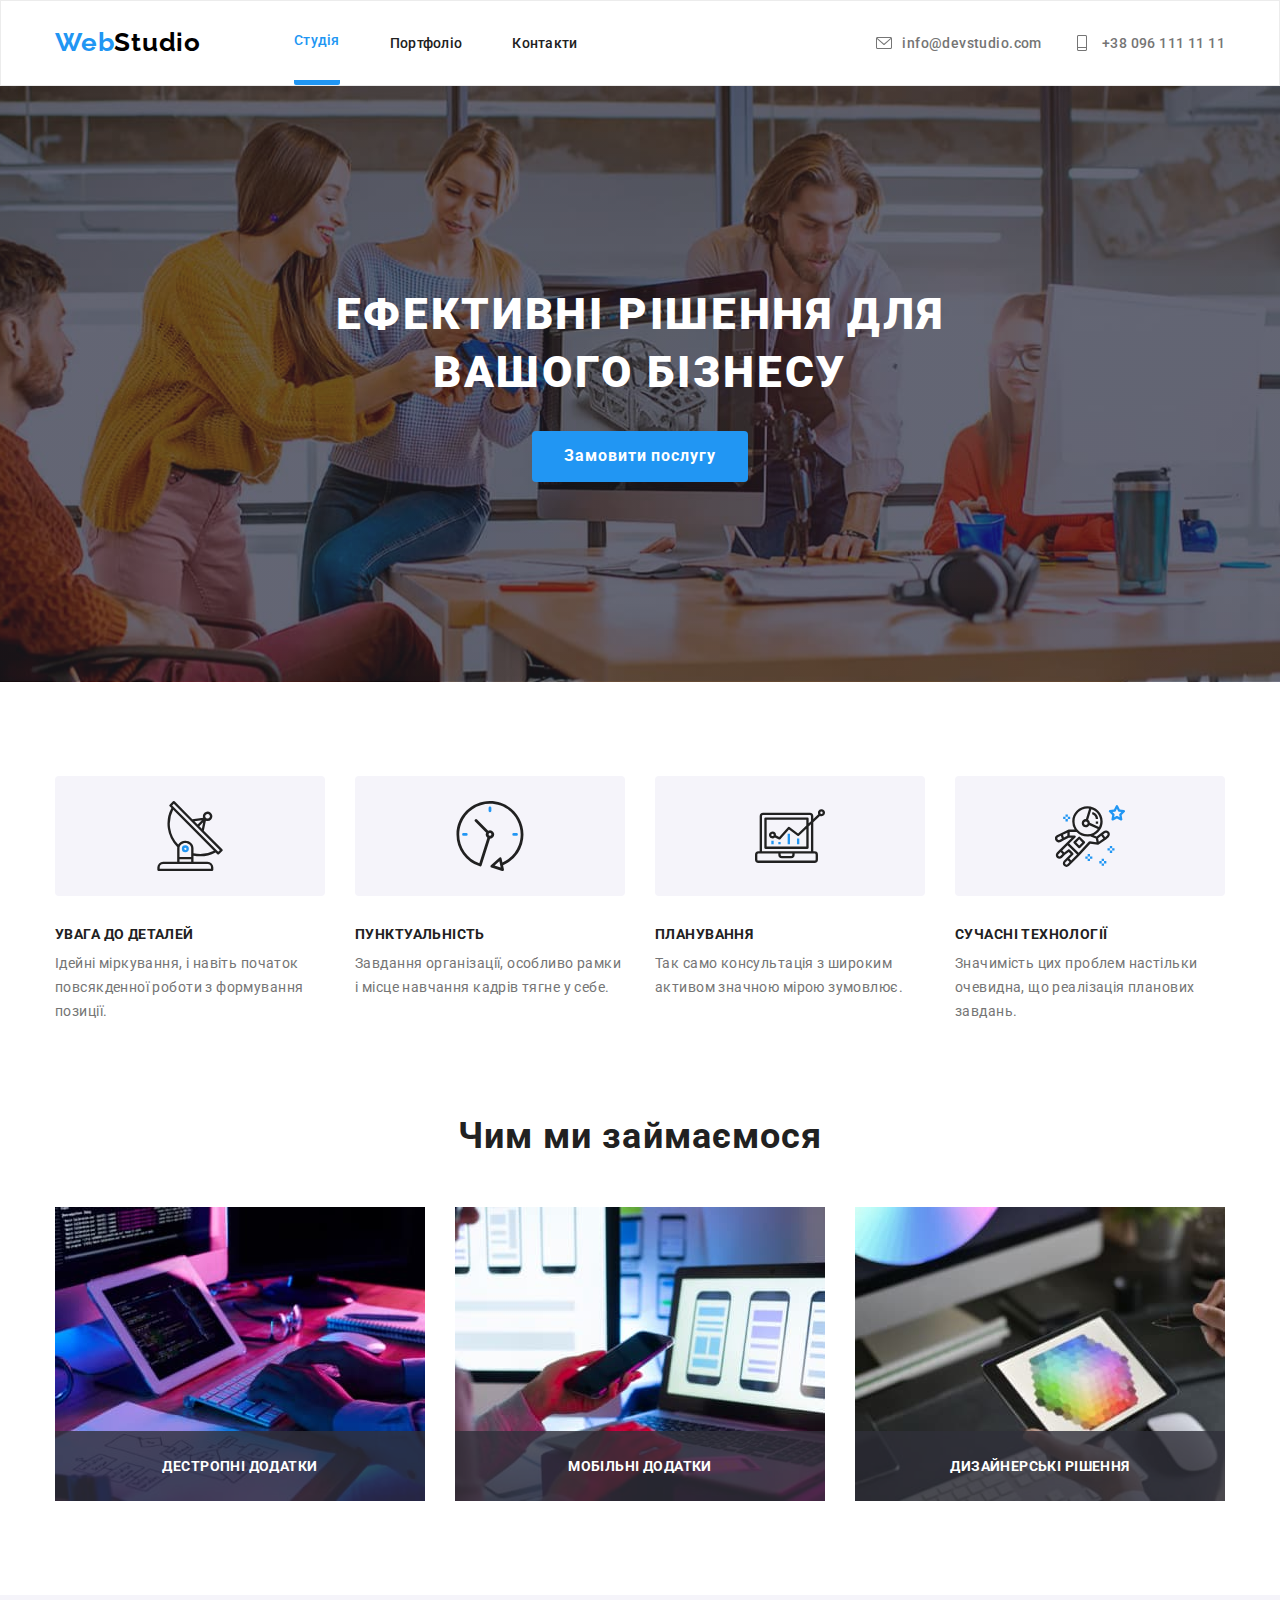
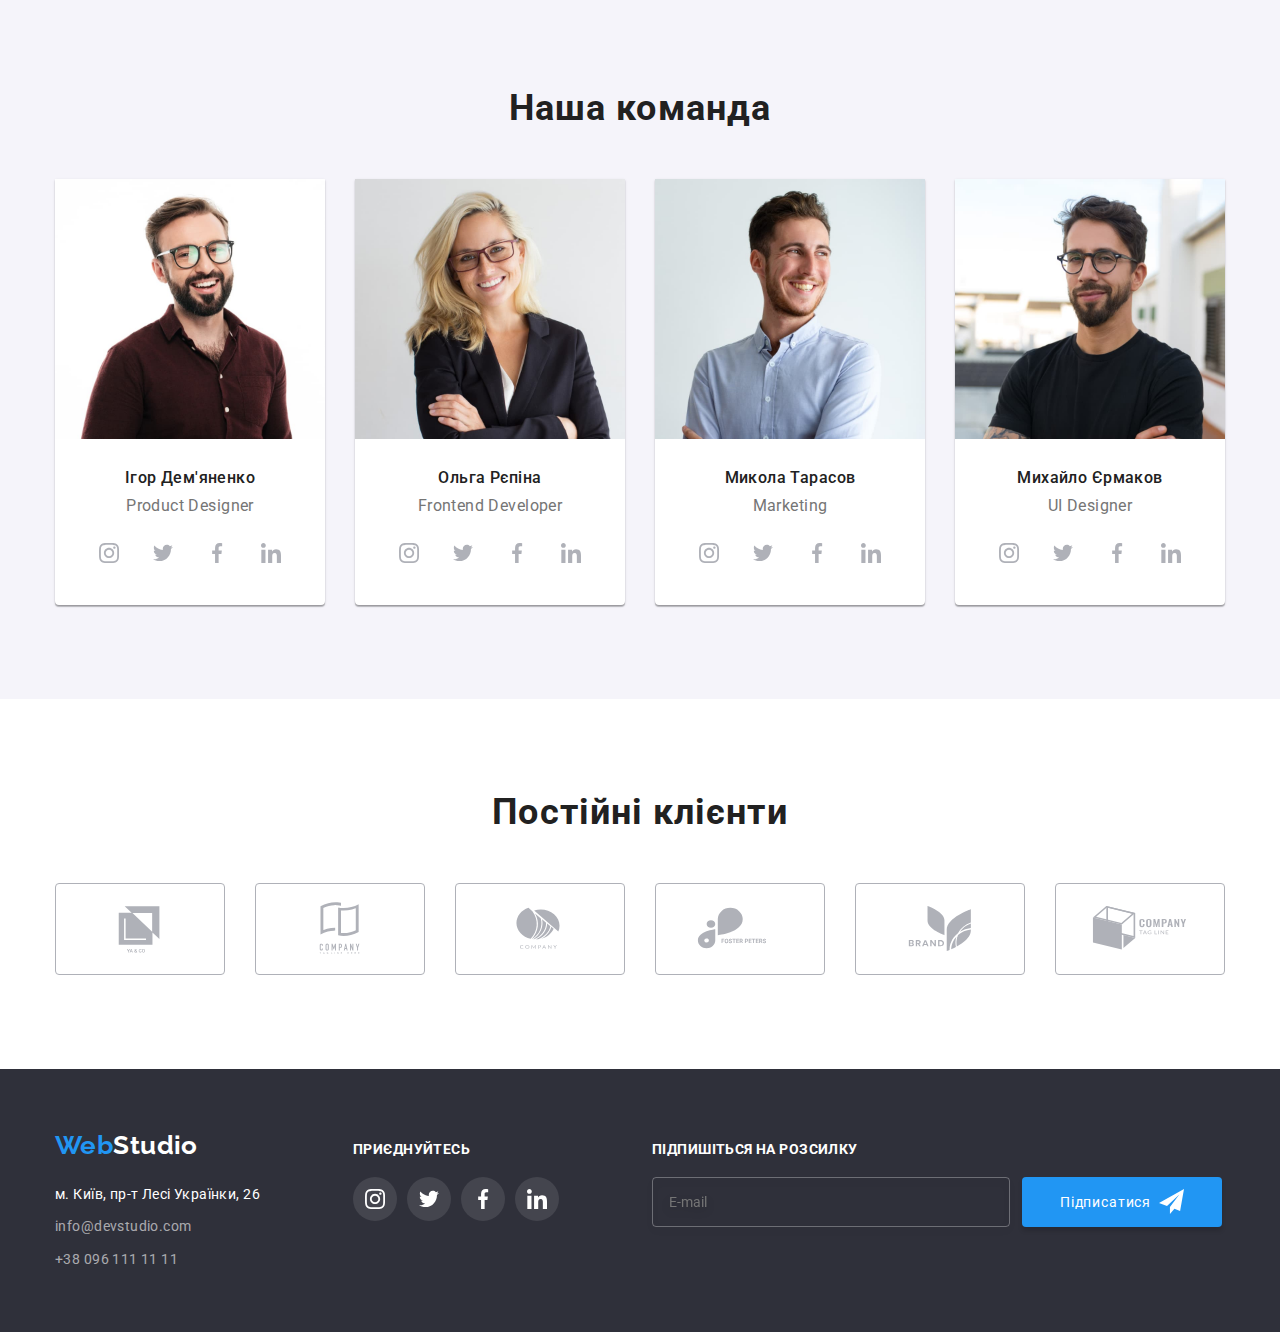
==== commit 8704c49d: "reloud" ====
--- a/index.html
+++ b/index.html
@@ -41,288 +41,286 @@
 				</ul>
 			
 		</div>
-			</header>
-
-
-	<main>
-	<section class="hero-section">
-		<div class="conteiner hero-wrapper">
-		<h1 class="hero-title">Ефективні рішення для <br> вашого бізнесу</h1>
-		<button type="button" class="hero-button" data-modal-open>Замовити послугу</button>
-	</div>
-	</section>
-
-<section class="advantages">
-	<div class="conteiner advantages-wrapper">
-		<h2 class="visually-hidden">Наші переваги</h2>
-<ul class="list-items">
-		<li class="list-text"> 
-			   <div class="div-icon">
-					<svg class="icon-up" width="70" height="70">
-						<use href="./images/social-item/symbol-defs.svg#icon-antenna"> </use>
-						</svg>
+	</header>
+ 
+
+			<main>
+				<section class="hero-section">
+					<div class="conteiner hero-wrapper">
+					<h1 class="hero-title">Ефективні рішення для <br> вашого бізнесу</h1>
+					<button type="button" class="hero-button" data-modal-open>Замовити послугу</button>
 				</div>
-			<h3 class="post-title">УВАГА ДО ДЕТАЛЕЙ</h3>
-	      <p class="paragraf-one">Ідейні міркування, і навіть початок повсякденної роботи з формування позиції.</p>
-		</li>
-		<li class="list-text"> 
-			  <div class="div-icon">
-				<svg class="icon-up" width="70" height="70">
-				   <use href="./images/social-item/symbol-defs.svg#icon-clock"> </use>
-			   </svg>
-			  </div>
-			<h3 class="post-title">ПУНКТУАЛЬНІСТЬ</h3>
-         <p class="paragraf-one">Завдання організації, особливо рамки і місце навчання кадрів тягне у себе.</p>
-	   </li>
-	   <li class="list-text"> 
-		   	<div class="div-icon">
-					<svg class="icon-up" width="70" height="70">
-						<use href="./images/social-item/symbol-defs.svg#icon-diagram"> </use>
-					</svg>
+				</section>
+			
+			<section class="advantages">
+				<div class="conteiner advantages-wrapper">
+					<h2 class="visually-hidden">Наші переваги</h2>
+			<ul class="list-items">
+					<li class="list-text"> 
+							<div class="div-icon">
+								<svg class="icon-up" width="70" height="70">
+									<use href="./images/social-item/symbol-defs.svg#icon-antenna"> </use>
+									</svg>
+							</div>
+						<h3 class="post-title">УВАГА ДО ДЕТАЛЕЙ</h3>
+						<p class="paragraf-one">Ідейні міркування, і навіть початок повсякденної роботи з формування позиції.</p>
+					</li>
+					<li class="list-text"> 
+						  <div class="div-icon">
+							<svg class="icon-up" width="70" height="70">
+								<use href="./images/social-item/symbol-defs.svg#icon-clock"> </use>
+							</svg>
+						  </div>
+						<h3 class="post-title">ПУНКТУАЛЬНІСТЬ</h3>
+						<p class="paragraf-one">Завдання організації, особливо рамки і місце навчання кадрів тягне у себе.</p>
+					</li>
+					<li class="list-text"> 
+							<div class="div-icon">
+								<svg class="icon-up" width="70" height="70">
+									<use href="./images/social-item/symbol-defs.svg#icon-diagram"> </use>
+								</svg>
+							</div>
+						<h3 class="post-title">ПЛАНУВАННЯ</h3>
+						<p class="paragraf-one">Так само консультація з широким активом значною мірою зумовлює.</p>
+					</li>
+					<li class="list-text"> 
+							<div class="div-icon">
+									<svg class="icon-up" width="70" height="70">
+									<use href="./images/social-item/symbol-defs.svg#icon-astronaut"> </use>
+								</svg>
+							</div>
+						<h3 class="post-title">СУЧАСНІ ТЕХНОЛОГІЇ</h3>
+						<p class="paragraf-one">Значимість цих проблем настільки очевидна, що реалізація планових завдань.</p>
+					</li>
+				</ul>
 				</div>
-		   <h3 class="post-title">ПЛАНУВАННЯ</h3>
-   	   <p class="paragraf-one">Так само консультація з широким активом значною мірою зумовлює.</p>
-	   </li>
-	   <li class="list-text"> 
-		   	<div class="div-icon">
-					   <svg class="icon-up" width="70" height="70">
-						<use href="./images/social-item/symbol-defs.svg#icon-astronaut"> </use>
-					</svg>
+			</section>
+			<section class="field-of-activity">
+				<div class="conteiner">
+				<h2 class="title-secondary">Чим ми займаємося</h2>
+				<ul class="img-conteiner">
+					<li class="image-list"><img src="./images/workone.jpg" alt="Десктопні додатки" width="370" height="294">
+					<p class="text-image text-addition">ДЕСТРОПНІ ДОДАТКИ</p></li>
+					<li class="image-list"><img src="./images/worktwo.jpg" alt="Мобільні додатки" width="370" height="294">
+					<p class="text-image">МОБІЛЬНІ ДОДАТКИ</p></li>
+					<li class="image-list"><img src="./images/workthree.jpg" alt="Дизайнерські рішення" width="370" height="294">
+					<p class="text-image text-decision">ДИЗАЙНЕРСЬКІ РІШЕННЯ</p></li>
+				</ul>
 				</div>
-			<h3 class="post-title">СУЧАСНІ ТЕХНОЛОГІЇ</h3>
-   	   <p class="paragraf-one">Значимість цих проблем настільки очевидна, що реалізація планових завдань.</p>
-      </li>
-	</ul>
-	</div>
-</section>
-
-<section class="field-of-activity">
-	<div class="conteiner">
-	<h2 class="title-secondary">Чим ми займаємося</h2>
-	<ul class="img-conteiner">
-	   <li class="image-list"><img src="./images/workone.jpg" alt="Десктопні додатки" width="370" height="294">
-   	<p class="text-image text-addition">ДЕСТРОПНІ ДОДАТКИ</p></li>
-		<li class="image-list"><img src="./images/worktwo.jpg" alt="Мобільні додатки" width="370" height="294">
-   	<p class="text-image">МОБІЛЬНІ ДОДАТКИ</p></li>
-		<li class="image-list"><img src="./images/workthree.jpg" alt="Дизайнерські рішення" width="370" height="294">
-      <p class="text-image text-decision">ДИЗАЙНЕРСЬКІ РІШЕННЯ</p></li>
-	</ul>
-	</div>
-</section>
-
-<section class="our-team">
-	<div class="conteiner">
-	<h2 class="title-secondary title-padding">Наша команда</h2>
-	<div class="conteiner-team">
-	<ul class="list-team">
-		<li class="team">
-				<img src="./images/ІгорДемяненко.jpg" alt="Ігор Дем'яненко" width="270">
-				 <div class="team-text">
-					<h3 class="name">Ігор Дем'яненко</h3> 
-				   <p class="profesion">Product Designer</p>
-					<ul class="list-team-icons">
-					     <li class="lilili">
-						<a class="link-icon" href="https://www.instagram.com/">
-							<svg class="icon" width="20" height="20">
-								<use href="./images/social-item/symbol-defs.svg#icon-instagram"> </use>
-							</svg>
-						</a>
-					</li>
-					<li>
-						<a class="link-icon" href="">
-							<svg class="icon" width="20" height="20">
-								<use href="./images/social-item/symbol-defs.svg#icon-twitter"> </use>
-							</svg>
-						</a>
-					</li>
-               <li>
-						<a class="link-icon" href="">
-							<svg class="icon" width="20" height="20">
-								<use href="./images/social-item/symbol-defs.svg#icon-facebook"> </use>
-							</svg>
-						</a>
-					</li>
-               <li>
-						<a class="link-icon" href="">
-							<svg class="icon" width="20" height="20">
-								<use href="./images/social-item/symbol-defs.svg#icon-linkedin"> </use>
-							</svg>
-						</a>
+			</section>
+			
+			<section class="our-team">
+				<div class="conteiner">
+				<h2 class="title-secondary title-padding">Наша команда</h2>
+				<div class="conteiner-team">
+				<ul class="list-team">
+					<li class="team">
+							<img src="./images/ІгорДемяненко.jpg" alt="Ігор Дем'яненко" width="270">
+							 <div class="team-text">
+								<h3 class="name">Ігор Дем'яненко</h3> 
+								<p class="profesion">Product Designer</p>
+								<ul class="list-team-icons">
+									  <li class="lilili">
+									<a class="link-icon" href="https://www.instagram.com/">
+										<svg class="icon" width="20" height="20">
+											<use href="./images/social-item/symbol-defs.svg#icon-instagram"> </use>
+										</svg>
+									</a>
+								</li>
+								<li>
+									<a class="link-icon" href="">
+										<svg class="icon" width="20" height="20">
+											<use href="./images/social-item/symbol-defs.svg#icon-twitter"> </use>
+										</svg>
+									</a>
+								</li>
+								<li>
+									<a class="link-icon" href="">
+										<svg class="icon" width="20" height="20">
+											<use href="./images/social-item/symbol-defs.svg#icon-facebook"> </use>
+										</svg>
+									</a>
+								</li>
+								<li>
+									<a class="link-icon" href="">
+										<svg class="icon" width="20" height="20">
+											<use href="./images/social-item/symbol-defs.svg#icon-linkedin"> </use>
+										</svg>
+									</a>
+								</li>
+							</ul>
+							 </div>
+					</li>
+					
+					<li class="team">
+							<img src="./images/ОльгаРєпіна.jpg" alt="Ольга Рєпіна" width="270">
+							<div class="team-text">
+								<h3 class="name">Ольга Рєпіна</h3> 
+								<p class="profesion">Frontend Developer</p>
+								<ul class="list-team-icons">
+									<li class="lilili">
+										<a class="link-icon" href="https://www.instagram.com/">
+											<svg class="icon" width="20" height="20">
+												<use href="./images/social-item/symbol-defs.svg#icon-instagram"> </use>
+											</svg>
+										</a>
+									</li>
+									<li>
+										<a class="link-icon" href="">
+											<svg class="icon" width="20" height="20">
+												<use href="./images/social-item/symbol-defs.svg#icon-twitter"> </use>
+											</svg>
+										</a>
+									</li>
+									<li>
+										<a class="link-icon" href="">
+											<svg class="icon" width="20" height="20">
+												<use href="./images/social-item/symbol-defs.svg#icon-facebook"> </use>
+											</svg>
+										</a>
+									</li>
+									<li>
+										<a class="link-icon" href="">
+											<svg class="icon" width="20" height="20">
+												<use href="./images/social-item/symbol-defs.svg#icon-linkedin"> </use>
+											</svg>
+										</a>
+									</li>
+								</ul>
+							</div>
+						
+					</li>
+					<li class="team">
+							<img src="./images/МиколаТарасов.jpg" alt="Микола Тарасов" width="270">
+							 <div class="team-text">
+								<h3 class="name">Микола Тарасов</h3> 
+								<p class="profesion">Marketing</p>
+								<ul class="list-team-icons">
+									<li class="lilili">
+										<a class="link-icon" href="https://www.instagram.com/">
+											<svg class="icon" width="20" height="20">
+												<use href="./images/social-item/symbol-defs.svg#icon-instagram"> </use>
+											</svg>
+										</a>
+									</li>
+									<li>
+										<a class="link-icon" href="">
+											<svg class="icon" width="20" height="20">
+												<use href="./images/social-item/symbol-defs.svg#icon-twitter"> </use>
+											</svg>
+										</a>
+									</li>
+									<li>
+										<a class="link-icon" href="">
+											<svg class="icon" width="20" height="20">
+												<use href="./images/social-item/symbol-defs.svg#icon-facebook"> </use>
+											</svg>
+										</a>
+									</li>
+									<li>
+										<a class="link-icon" href="">
+											<svg class="icon" width="20" height="20">
+												<use href="./images/social-item/symbol-defs.svg#icon-linkedin"> </use>
+											</svg>
+										</a>
+									</li>
+								</ul>
+							 </div>
+					</li>
+					<li class="team">
+							<img src="./images/МихайлоЄрмаков.jpg" alt="Михайло Єрмаков" width="270">
+							 <div class="team-text">
+								<h3 class="name">Михайло Єрмаков</h3>  
+								<p class="profesion">UI Designer</p>
+								<ul class="list-team-icons">
+									<li class="lilili">
+										<a class="link-icon" href="https://www.instagram.com/">
+											<svg class="icon" width="20" height="20">
+												<use href="./images/social-item/symbol-defs.svg#icon-instagram"> </use>
+											</svg>
+										</a>
+									</li>
+									<li>
+										<a class="link-icon" href="">
+											<svg class="icon" width="20" height="20">
+												<use href="./images/social-item/symbol-defs.svg#icon-twitter"> </use>
+											</svg>
+										</a>
+									</li>
+									<li>
+										<a class="link-icon" href="">
+											<svg class="icon" width="20" height="20">
+												<use href="./images/social-item/symbol-defs.svg#icon-facebook"> </use>
+											</svg>
+										</a>
+									</li>
+									<li>
+										<a class="link-icon" href="">
+											<svg class="icon" width="20" height="20">
+												<use href="./images/social-item/symbol-defs.svg#icon-linkedin"> </use>
+											</svg>
+										</a>
+									</li>
+								</ul>
+							 </div>
+						
 					</li>
 				</ul>
-				 </div>
-		</li>
-		
-		<li class="team">
-				<img src="./images/ОльгаРєпіна.jpg" alt="Ольга Рєпіна" width="270">
-				<div class="team-text">
-					<h3 class="name">Ольга Рєпіна</h3> 
-					<p class="profesion">Frontend Developer</p>
-					<ul class="list-team-icons">
-						<li class="lilili">
-							<a class="link-icon" href="https://www.instagram.com/">
-								<svg class="icon" width="20" height="20">
-									<use href="./images/social-item/symbol-defs.svg#icon-instagram"> </use>
-								</svg>
-							</a>
-						</li>
-						<li>
-							<a class="link-icon" href="">
-								<svg class="icon" width="20" height="20">
-									<use href="./images/social-item/symbol-defs.svg#icon-twitter"> </use>
-								</svg>
-							</a>
-						</li>
-						<li>
-							<a class="link-icon" href="">
-								<svg class="icon" width="20" height="20">
-									<use href="./images/social-item/symbol-defs.svg#icon-facebook"> </use>
-								</svg>
-							</a>
-						</li>
-						<li>
-							<a class="link-icon" href="">
-								<svg class="icon" width="20" height="20">
-									<use href="./images/social-item/symbol-defs.svg#icon-linkedin"> </use>
-								</svg>
-							</a>
-						</li>
-					</ul>
-				</div>
-			
-		</li>
-		<li class="team">
-				<img src="./images/МиколаТарасов.jpg" alt="Микола Тарасов" width="270">
-				 <div class="team-text">
-					<h3 class="name">Микола Тарасов</h3> 
-				   <p class="profesion">Marketing</p>
-					<ul class="list-team-icons">
-						<li class="lilili">
-							<a class="link-icon" href="https://www.instagram.com/">
-								<svg class="icon" width="20" height="20">
-									<use href="./images/social-item/symbol-defs.svg#icon-instagram"> </use>
-								</svg>
-							</a>
-						</li>
-						<li>
-							<a class="link-icon" href="">
-								<svg class="icon" width="20" height="20">
-									<use href="./images/social-item/symbol-defs.svg#icon-twitter"> </use>
-								</svg>
-							</a>
-						</li>
-						<li>
-							<a class="link-icon" href="">
-								<svg class="icon" width="20" height="20">
-									<use href="./images/social-item/symbol-defs.svg#icon-facebook"> </use>
-								</svg>
-							</a>
-						</li>
-						<li>
-							<a class="link-icon" href="">
-								<svg class="icon" width="20" height="20">
-									<use href="./images/social-item/symbol-defs.svg#icon-linkedin"> </use>
-								</svg>
-							</a>
-						</li>
-					</ul>
-				 </div>
-		</li>
-		<li class="team">
-				<img src="./images/МихайлоЄрмаков.jpg" alt="Михайло Єрмаков" width="270">
-				 <div class="team-text">
-					<h3 class="name">Михайло Єрмаков</h3>  
-				   <p class="profesion">UI Designer</p>
-					<ul class="list-team-icons">
-						<li class="lilili">
-							<a class="link-icon" href="https://www.instagram.com/">
-								<svg class="icon" width="20" height="20">
-									<use href="./images/social-item/symbol-defs.svg#icon-instagram"> </use>
-								</svg>
-							</a>
-						</li>
-						<li>
-							<a class="link-icon" href="">
-								<svg class="icon" width="20" height="20">
-									<use href="./images/social-item/symbol-defs.svg#icon-twitter"> </use>
-								</svg>
-							</a>
-						</li>
-						<li>
-							<a class="link-icon" href="">
-								<svg class="icon" width="20" height="20">
-									<use href="./images/social-item/symbol-defs.svg#icon-facebook"> </use>
-								</svg>
-							</a>
-						</li>
-						<li>
-							<a class="link-icon" href="">
-								<svg class="icon" width="20" height="20">
-									<use href="./images/social-item/symbol-defs.svg#icon-linkedin"> </use>
-								</svg>
-							</a>
-						</li>
-					</ul>
-				 </div>
-			
-		</li>
-	</ul>
-</div>
-</div>
-</section>
-
-<section class="client">
-	<h2 class="title-secondary title-padding">Постійні клієнти</h2>
-	<ul class="client-list">
-		<li class="client-company">
-			<a class="link-client" href="">
-				<svg class="icon-company" width="106" height="60">
-					<use href="./images/social-item/symbol-defs.svg#icon-company-1"> </use>
-				</svg>
-			</a>
-		</li>
-		<li class="client-company">
-			<a class="link-client" href="">
-				<svg class="icon-company" width="106" height="60">
-					<use href="./images/social-item/symbol-defs.svg#icon-company-2"> </use>
-				</svg>
-			</a>
-		</li>
-		<li class="client-company">
-			<a class="link-client" href="">
-				<svg class="icon-company" width="106" height="60">
-					<use href="./images/social-item/symbol-defs.svg#icon-company-3"> </use>
-				</svg>
-			</a>
-		</li>
-		<li class="client-company">
-			<a class="link-client" href="">
-				<svg class="icon-company" width="106" height="60">
-					<use href="./images/social-item/symbol-defs.svg#icon-company-4"> </use>
-				</svg>
-			</a>
-		</li>
-		<li class="client-company">
-			<a class="link-client" href="">
-				<svg class="icon-company" width="106" height="60">
-					<use href="./images/social-item/symbol-defs.svg#icon-company-5"> </use>
-				</svg>
-			</a>
-		</li>
-		<li class="client-company">
-			<a class="link-client" href="">
-				<svg class="icon-company" width="106" height="60">
-					<use href="./images/social-item/symbol-defs.svg#icon-company-6"> </use>
-				</svg>
-			</a>
-		</li>
-		
-	</ul>
-</section>
-
-
-	</main>
-
+			</div>
+			</div>
+			</section>
+			
+			<section class="client">
+				<h2 class="title-secondary title-padding">Постійні клієнти</h2>
+				<ul class="client-list">
+					<li class="client-company">
+						<a class="link-client" href="">
+							<svg class="icon-company" width="106" height="60">
+								<use href="./images/social-item/symbol-defs.svg#icon-company-1"> </use>
+							</svg>
+						</a>
+					</li>
+					<li class="client-company">
+						<a class="link-client" href="">
+							<svg class="icon-company" width="106" height="60">
+								<use href="./images/social-item/symbol-defs.svg#icon-company-2"> </use>
+							</svg>
+						</a>
+					</li>
+					<li class="client-company">
+						<a class="link-client" href="">
+							<svg class="icon-company" width="106" height="60">
+								<use href="./images/social-item/symbol-defs.svg#icon-company-3"> </use>
+							</svg>
+						</a>
+					</li>
+					<li class="client-company">
+						<a class="link-client" href="">
+							<svg class="icon-company" width="106" height="60">
+								<use href="./images/social-item/symbol-defs.svg#icon-company-4"> </use>
+							</svg>
+						</a>
+					</li>
+					<li class="client-company">
+						<a class="link-client" href="">
+							<svg class="icon-company" width="106" height="60">
+								<use href="./images/social-item/symbol-defs.svg#icon-company-5"> </use>
+							</svg>
+						</a>
+					</li>
+					<li class="client-company">
+						<a class="link-client" href="">
+							<svg class="icon-company" width="106" height="60">
+								<use href="./images/social-item/symbol-defs.svg#icon-company-6"> </use>
+							</svg>
+						</a>
+					</li>
+					
+				</ul>
+			</section>
+			
+			
+				</main>
 	<footer class="footer">
 
 		<div class="conteiner footer-wrapper">
@@ -383,7 +381,7 @@
 
    <div class="footer-conteiner ">
       <p class="text-subscription">Підпишіться на розсилку</p>
-		<form class="">
+		<form class="form-footer">
 		   <label class="">
 			   <input class="subscription-input" type="email" name="email" placeholder="E-mail">
 	   	</label>
@@ -411,21 +409,21 @@
 			<form class="modal-form">
 			<label class="modal-label">
             <span class="modal-coment">Ім'я</span>
-				<input class="modal-input" type="text">
+				<input class="modal-input" type="text" name="name">
 				<svg class="modal-icon" width="20" height="20">
 					<use href="./images/social-item/symbol-defs.svg#icon-person-modal"> </use>
 				</svg>
 			</label>
 			<label class="modal-label">
             <span class="modal-coment">Телефон</span>
-				<input class="modal-input" type="tel">
+				<input class="modal-input" type="tel" name="telephone">
 				<svg class="modal-icon" width="20" height="20">
 					<use href="./images/social-item/symbol-defs.svg#icon-tel-modal"> </use>
 				</svg>
 			</label>
 			<label class="modal-label">
             <span class="modal-coment">Пошта</span>
-				<input class="modal-input" type="email">
+				<input class="modal-input" type="email" name="email">
 				<svg class="modal-icon" width="20" height="20">
 					<use href="./images/social-item/symbol-defs.svg#icon-email-modal"> </use>
 				</svg>
@@ -445,8 +443,8 @@
 				<a class="modal-link" href="#">Умови договору</a>
 			</span>
 			</label>
+			<button class="modal-button-send" type="submit" data-modal-open>Відправити</button>
 		</form>
-		<button class="modal-button-send" type="button" data-modal-open>Відправити</button>
 		</div>
 	</div>
 
--- a/css/styles6.css
+++ b/css/styles6.css
@@ -364,6 +364,7 @@
 
 .icon{
 	fill: #AFB1B8;
+	transition: fill var(--transition-duration) var(--transition-time-func);
 }
 
 .link-icon{
@@ -375,7 +376,7 @@
 	align-items: center;
 	justify-content: center;
 
-	transition: background-color var(--transition-duration) var(--transition-time-func), fill var(--transition-duration) var(--transition-time-func);
+	transition: background-color var(--transition-duration) var(--transition-time-func);
 }
 
 .link-icon:hover,
@@ -426,6 +427,7 @@
 	justify-content: center;
 	border: 1px solid #AFB1B8;
 	border-radius: 4px;
+	outline: transparent;
 }
 .link-client:hover,
 .link-client:focus{
@@ -501,6 +503,12 @@
 	width: 370px;
 }
 
+.animation-text-block{
+	position: relative;
+	overflow: hidden;
+
+}
+
 .link-portfolio{
 	display: block;
 	text-decoration: none;
@@ -516,7 +524,8 @@
 	box-shadow: 0px 1px 1px rgba(0, 0, 0, 0.12), 0px 4px 4px rgba(0, 0, 0, 0.06), 1px 4px 6px rgba(0, 0, 0, 0.16);
 }
 
-.link-portfolio:hover .text-animation  {
+.link-portfolio:hover .text-animation,
+.link-portfolio:focus .text-animation    {
 	transform: translatey(0);
  }
  
@@ -531,7 +540,6 @@
 	color: var(--color-white);
 	background: rgba(33, 150, 243, 0.9);;
 	height: 400px;
-	width: 370px;
 
 
 	position: absolute;
@@ -562,6 +570,9 @@
    line-height: 1.8;
 	color: var(--color-secondary);
 }
+
+
+
 
 /*-----------------------------------*/
 /* ------------FOOTER--------------- */
@@ -687,11 +698,17 @@
 .subscription-input{
 	width: 358px;
 	height: 50px;
-	margin-right: 12px;
 	border: 1px solid rgba(255, 255, 255, 0.3);
 	filter: drop-shadow(0px 4px 4px rgba(0, 0, 0, 0.15));
 	border-radius: 4px;
 	background-color: transparent;
+	padding: 15px 5px 15px 16px;
+	color: var(--color-white);
+}
+
+.subscription-input:focus{
+   border-color: var(--color-action);
+	outline: 1px solid transparent;
 }
 
 
@@ -710,7 +727,7 @@
 	text-align: center;
 	color: var(--color-white);
    gap: 8px;
-
+	margin-left: 12px;
 
 	transition: background-color var(--transition-duration) var(--transition-time-func),
 	color var(--transition-duration) var(--transition-time-func);
@@ -718,6 +735,10 @@
 
 .subscription-icon{
 	fill: var(--color-white);
+}
+
+.form-footer{
+	display: flex;
 }
 
 /*-----------------------------------*/
@@ -921,7 +942,7 @@
 .checkbox-custom{
 	height: 19px;
 	width: 19px;
-	border: 2px solid var(--logo-color);
+	border: 2px solid #000000;
 	border-radius: 4px;
 	display: flex;
 	align-items: center;
@@ -963,7 +984,6 @@
 /* BUTTON */
 
 .modal-button-send{
-	position: absolute;
 	font-weight: 700;
 	font-size: 16px;
 	line-height: 1.8;
